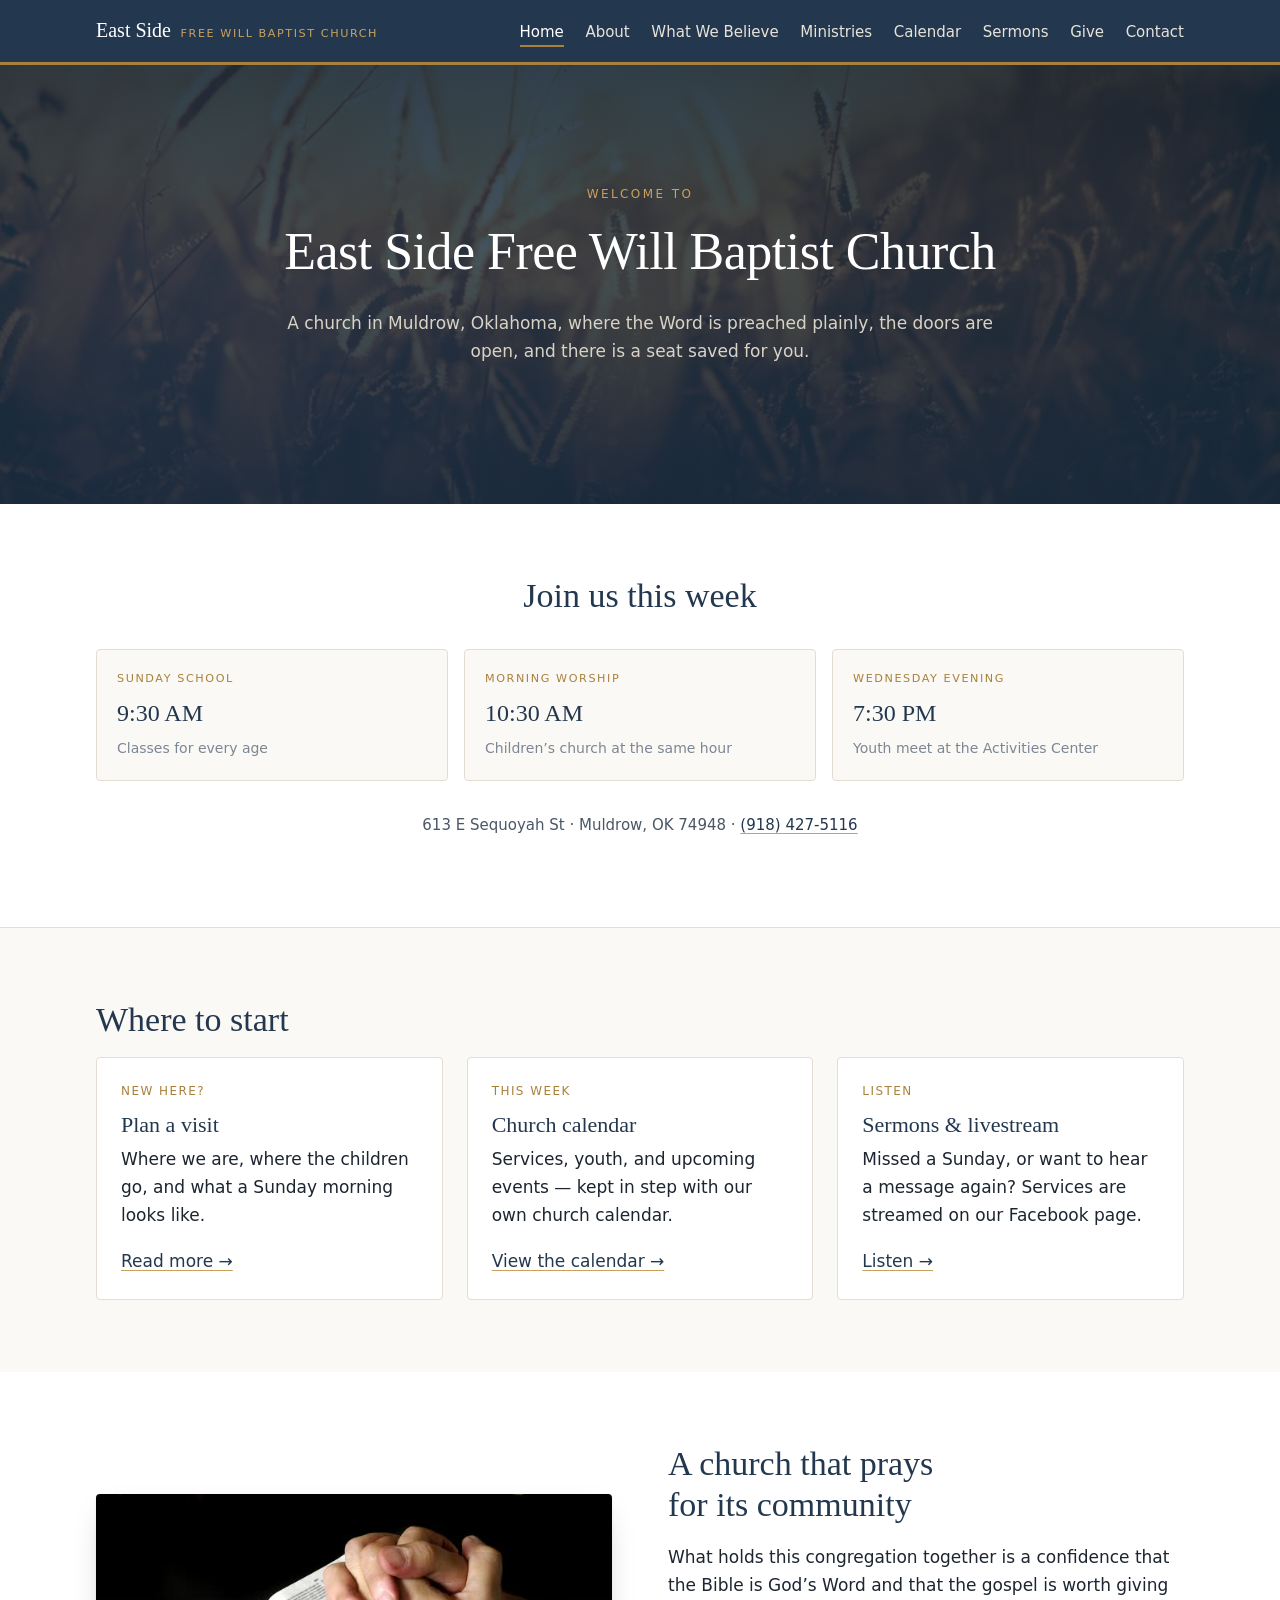
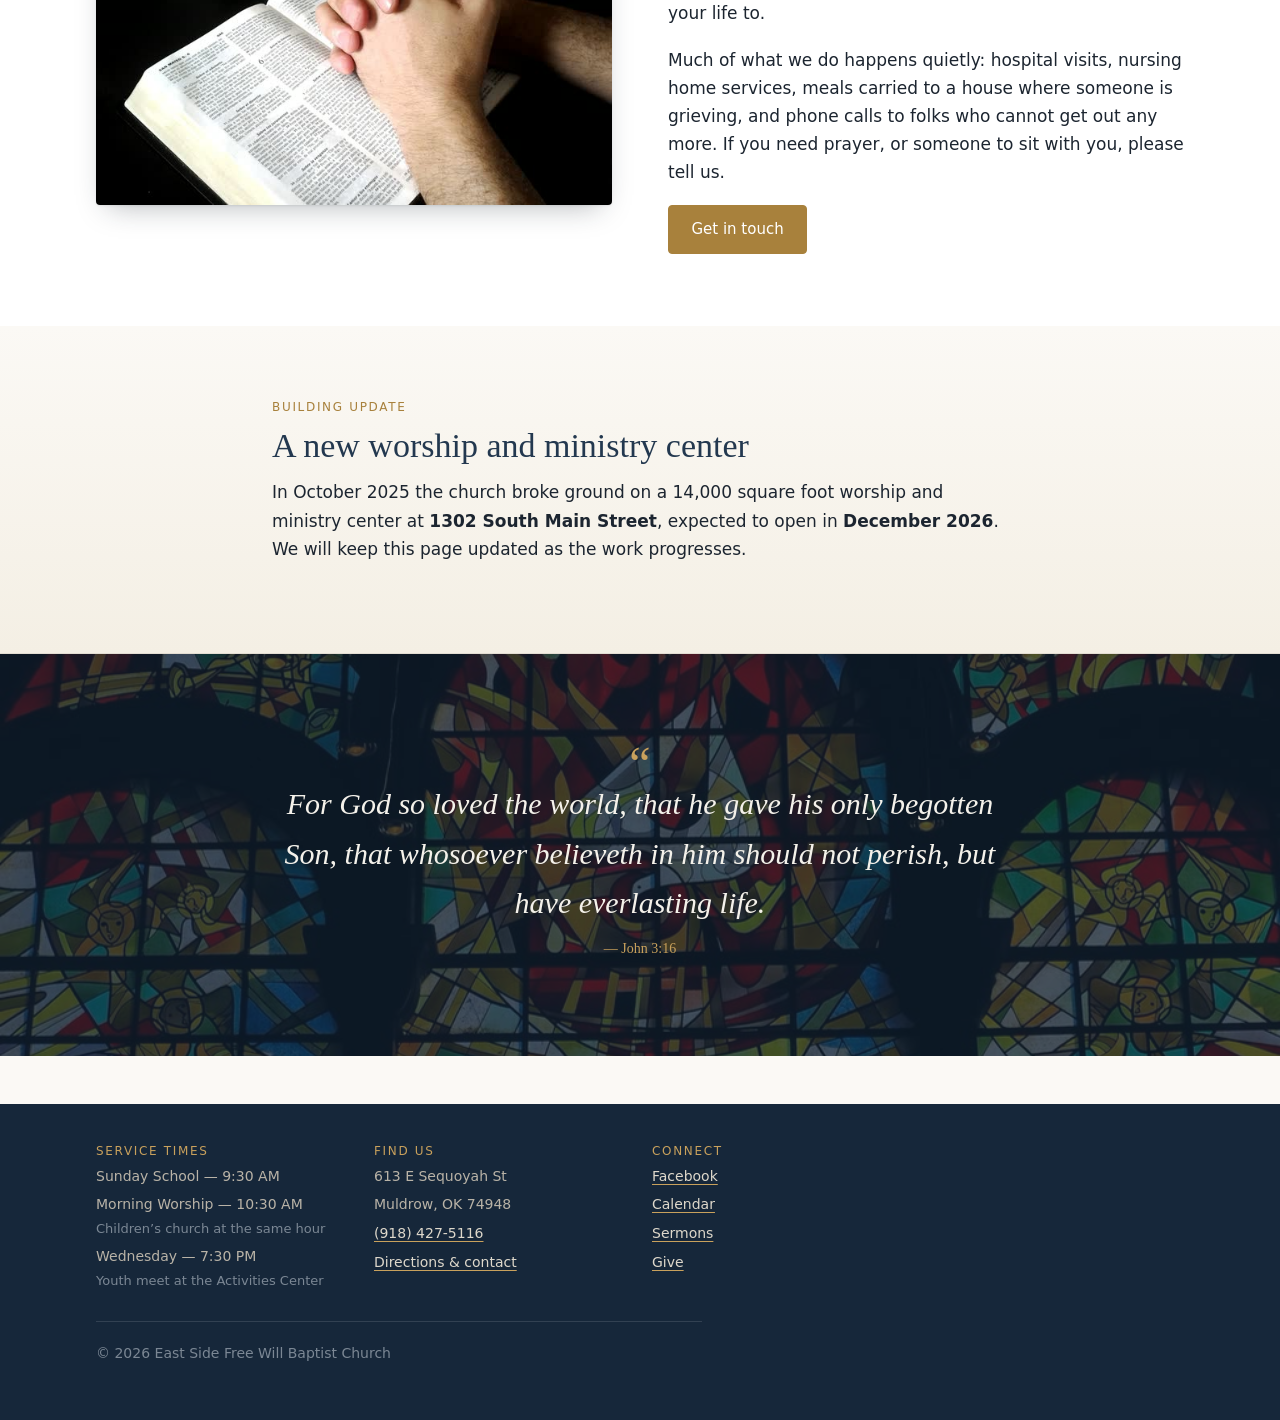
==== index.html @ 83bab64f "Finish site content: real church details, plain tone, map, calendar page - Correct pastor tenures: A" ====
<!DOCTYPE html>
<html lang="en">
<head>
<meta charset="utf-8">
<meta name="viewport" content="width=device-width, initial-scale=1">
<title>East Side Free Will Baptist Church &mdash; Muldrow, Oklahoma</title>
<meta name="description" content="Service times, ministries, sermons, calendar and contact information for East Side Free Will Baptist Church in Muldrow, Oklahoma.">
<link rel="canonical" href="https://eastsidefwbc.org/">
<link rel="stylesheet" href="css/styles.css">
</head>
<body>
<a class="skip-link" href="#main">Skip to content</a>

<header class="site-header">
  <div class="wrap">
    <a class="brand" href="index.html">East Side <small>Free Will Baptist Church</small></a>
    <nav class="site-nav" aria-label="Main">
      <ul>
        <li><a href="index.html" aria-current="page">Home</a></li>
        <li><a href="about.html">About</a></li>
        <li><a href="beliefs.html">What We Believe</a></li>
        <li><a href="ministries.html">Ministries</a></li>
        <li><a href="calendar.html">Calendar</a></li>
        <li><a href="sermons.html">Sermons</a></li>
        <li><a href="give.html">Give</a></li>
        <li><a href="contact.html">Contact</a></li>
      </ul>
    </nav>
  </div>
</header>

<main id="main">

  <section class="hero hero--full">
    <img class="hero__bg" src="assets/img/wheat-sunset.jpg" srcset="assets/img/wheat-sunset-640.jpg 640w, assets/img/wheat-sunset.jpg 1024w" sizes="100vw" alt="" aria-hidden="true">
    <div class="wrap wrap--narrow">
      <p class="eyebrow">Welcome to</p>
      <h1>East Side Free Will Baptist Church</h1>
      <p class="lede">A church in Muldrow, Oklahoma, where the Word is preached plainly, the doors
      are open, and there is a seat saved for you.</p>
    </div>
  </section>

  <section class="times-section">
    <div class="wrap">
      <h2 class="center">Join us this week</h2>
      <dl class="times times--light">
        <div class="time-card">
          <dt>Sunday School</dt>
          <dd>9:30 AM<span>Classes for every age</span></dd>
        </div>
        <div class="time-card">
          <dt>Morning Worship</dt>
          <dd>10:30 AM<span>Children&rsquo;s church at the same hour</span></dd>
        </div>
        <div class="time-card">
          <dt>Wednesday Evening</dt>
          <dd>7:30 PM<span>Youth meet at the Activities Center</span></dd>
        </div>
      </dl>
      <p class="center times-note">613 E Sequoyah St &middot; Muldrow, OK 74948 &middot; <a href="tel:+19184275116">(918) 427-5116</a></p>
    </div>
  </section>

  <section>
    <div class="wrap">
      <h2>Where to start</h2>
      <div class="grid">
        <article class="card">
          <p class="meta">New here?</p>
          <h3>Plan a visit</h3>
          <p>Where we are, where the children go, and what a Sunday morning looks like.</p>
          <p><a href="about.html">Read more &rarr;</a></p>
        </article>
        <article class="card">
          <p class="meta">This week</p>
          <h3>Church calendar</h3>
          <p>Services, youth, and upcoming events &mdash; kept in step with our own church calendar.</p>
          <p><a href="calendar.html">View the calendar &rarr;</a></p>
        </article>
        <article class="card">
          <p class="meta">Listen</p>
          <h3>Sermons &amp; livestream</h3>
          <p>Missed a Sunday, or want to hear a message again? Services are streamed on our Facebook page.</p>
          <p><a href="sermons.html">Listen &rarr;</a></p>
        </article>
      </div>
    </div>
  </section>

  <section class="feature">
    <div class="wrap feature__wrap">
      <figure class="figure">
        <img src="assets/img/praying.jpg" srcset="assets/img/praying-640.jpg 640w, assets/img/praying.jpg 1024w" sizes="(max-width: 46rem) 100vw, 45vw" alt="Hands clasped in prayer resting on an open Bible.">
      </figure>
      <div class="feature__text">
        <h2>A church that prays for its community</h2>
        <p>What holds this congregation together is a confidence that the Bible is God&rsquo;s Word and
        that the gospel is worth giving your life to.</p>
        <p>Much of what we do happens quietly: hospital visits, nursing home services, meals carried to
        a house where someone is grieving, and phone calls to folks who cannot get out any more. If you
        need prayer, or someone to sit with you, please tell us.</p>
        <p><a class="btn" href="contact.html">Get in touch</a></p>
      </div>
    </div>
  </section>

  <section class="announce">
    <div class="wrap wrap--narrow">
      <p class="meta">Building Update</p>
      <h2>A new worship and ministry center</h2>
      <p>In October 2025 the church broke ground on a 14,000 square foot worship and ministry center at
      <strong>1302 South Main Street</strong>, expected to open in <strong>December 2026</strong>. We
      will keep this page updated as the work progresses.</p>
    </div>
  </section>

  <section class="band">
    <img src="assets/img/stained-glass.jpg" srcset="assets/img/stained-glass-640.jpg 640w, assets/img/stained-glass.jpg 1024w" sizes="100vw" alt="" aria-hidden="true">
    <div class="wrap wrap--narrow">
      <blockquote class="band__quote">
        For God so loved the world, that he gave his only begotten Son, that whosoever believeth in him should not perish, but have everlasting life.
        <cite>&mdash; John 3:16</cite>
      </blockquote>
    </div>
  </section>

</main>

<footer class="site-footer">
  <div class="wrap">
    <div>
      <h3>Service Times</h3>
      <ul>
        <li>Sunday School &mdash; 9:30 AM</li>
        <li>Morning Worship &mdash; 10:30 AM<span class="fine">Children&rsquo;s church at the same hour</span></li>
        <li>Wednesday &mdash; 7:30 PM<span class="fine">Youth meet at the Activities Center</span></li>
      </ul>
    </div>
    <div>
      <h3>Find Us</h3>
      <ul>
        <li>613 E Sequoyah St</li>
        <li>Muldrow, OK 74948</li>
        <li><a href="tel:+19184275116">(918) 427-5116</a></li>
        <li><a href="contact.html">Directions &amp; contact</a></li>
      </ul>
    </div>
    <div>
      <h3>Connect</h3>
      <ul>
        <li><a href="https://www.facebook.com/esfwbc">Facebook</a></li>
        <li><a href="calendar.html">Calendar</a></li>
        <li><a href="sermons.html">Sermons</a></li>
        <li><a href="give.html">Give</a></li>
      </ul>
    </div>
    <p class="legal">&copy; <span id="yr">2026</span> East Side Free Will Baptist Church</p>
  </div>
</footer>

<script>document.getElementById('yr').textContent = new Date().getFullYear();</script>
</body>
</html>
---- css/styles.css ----
/* ==========================================================================
   Church Website — core styles
   No external fonts, no trackers, no analytics. Nothing loads from a
   third-party server, so the site is fast and the congregation isn't tracked.
   ========================================================================== */

:root {
  --ink:        #1c2530;
  --ink-soft:   #4a5765;
  --ink-faint:  #7b8794;
  --cream:      #fbf9f5;
  --paper:      #ffffff;
  --rule:       #e3ddd2;
  --gold:       #a8813c;
  --gold-light: #c9a15c;
  --navy:       #23384f;
  --navy-deep:  #16273a;

  --serif: Georgia, "Iowan Old Style", "Palatino Linotype", Palatino, "Times New Roman", serif;
  --sans:  system-ui, -apple-system, "Segoe UI", Roboto, "Helvetica Neue", Arial, sans-serif;

  --measure: 68ch;
  --pad: clamp(1.25rem, 5vw, 2.5rem);
  --radius: 4px;
}

*, *::before, *::after { box-sizing: border-box; }

html { scroll-behavior: smooth; }

body {
  margin: 0;
  background: var(--cream);
  color: var(--ink);
  font-family: var(--sans);
  font-size: clamp(1rem, 0.95rem + 0.2vw, 1.0625rem);
  line-height: 1.65;
  -webkit-text-size-adjust: 100%;
}

h1, h2, h3, h4 {
  font-family: var(--serif);
  font-weight: 400;
  line-height: 1.2;
  color: var(--navy);
  margin: 0 0 0.5em;
  text-wrap: balance;
}

h1 { font-size: clamp(2rem, 1.4rem + 3vw, 3.25rem); letter-spacing: -0.01em; }
h2 { font-size: clamp(1.5rem, 1.2rem + 1.4vw, 2.125rem); }
h3 { font-size: clamp(1.15rem, 1.05rem + 0.5vw, 1.375rem); }

p { margin: 0 0 1.1em; max-width: var(--measure); }

a { color: var(--navy); text-decoration-color: var(--gold-light); text-underline-offset: 3px; }
a:hover { color: var(--gold); }

img { max-width: 100%; height: auto; display: block; }

hr { border: 0; border-top: 1px solid var(--rule); margin: 3rem 0; }

/* --- layout ------------------------------------------------------------- */

.wrap { width: min(100% - 2 * var(--pad), 68rem); margin-inline: auto; }
.wrap--narrow { width: min(100% - 2 * var(--pad), 46rem); }

section { padding: clamp(2.5rem, 6vw, 4.5rem) 0; }
section.tight { padding: clamp(1.5rem, 4vw, 2.5rem) 0; }

.skip-link {
  position: absolute; left: -9999px;
  background: var(--navy); color: #fff; padding: 0.75rem 1.25rem; z-index: 100;
}
.skip-link:focus { left: 0; top: 0; }

/* --- header / nav ------------------------------------------------------- */

.site-header {
  background: var(--navy);
  color: #fff;
  border-bottom: 3px solid var(--gold);
}

.site-header .wrap {
  display: flex; flex-wrap: wrap; align-items: center;
  gap: 0.75rem 1.5rem; padding-block: 0.9rem;
}

.brand {
  display: flex; align-items: baseline; gap: 0.6rem;
  font-family: var(--serif); font-size: 1.25rem;
  color: #fff; text-decoration: none; margin-right: auto;
}
.brand:hover { color: var(--gold-light); }
.brand small {
  font-family: var(--sans); font-size: 0.7rem; letter-spacing: 0.14em;
  text-transform: uppercase; color: var(--gold-light);
}

.site-nav ul {
  display: flex; flex-wrap: wrap; gap: 0.25rem 1.35rem;
  list-style: none; margin: 0; padding: 0;
}
.site-nav a {
  color: #e8e3d9; text-decoration: none;
  font-size: 0.9375rem; padding-block: 0.25rem;
  border-bottom: 2px solid transparent;
}
.site-nav a:hover,
.site-nav a[aria-current="page"] { color: #fff; border-bottom-color: var(--gold); }

/* --- hero --------------------------------------------------------------- */

.hero {
  background: linear-gradient(180deg, var(--navy-deep) 0%, var(--navy) 100%);
  color: #f4f1ea;
  text-align: center;
}
.hero h1 { color: #fff; }
.hero p { margin-inline: auto; color: #d9d3c7; font-size: 1.0625rem; }
.hero .eyebrow {
  font-family: var(--sans); font-size: 0.75rem; letter-spacing: 0.2em;
  text-transform: uppercase; color: var(--gold-light); margin-bottom: 1rem;
}

/* --- service times ------------------------------------------------------ */

.times {
  display: grid; gap: 1rem;
  grid-template-columns: repeat(auto-fit, minmax(min(100%, 15rem), 1fr));
  margin-top: 2rem;
}
.time-card {
  background: rgba(255,255,255,0.07);
  border: 1px solid rgba(255,255,255,0.16);
  border-radius: var(--radius);
  padding: 1.25rem;
  text-align: left;
}
.time-card dt {
  font-family: var(--sans); font-size: 0.7rem; letter-spacing: 0.14em;
  text-transform: uppercase; color: var(--gold-light); margin-bottom: 0.35rem;
}
.time-card dd { margin: 0; font-family: var(--serif); font-size: 1.25rem; color: #fff; }
.time-card dd span { display: block; font-family: var(--sans); font-size: 0.875rem; color: #c8c2b6; margin-top: 0.25rem; }

/* --- cards / grids ------------------------------------------------------ */

.grid {
  display: grid; gap: 1.5rem;
  grid-template-columns: repeat(auto-fit, minmax(min(100%, 17rem), 1fr));
}
.card {
  background: var(--paper);
  border: 1px solid var(--rule);
  border-radius: var(--radius);
  padding: 1.5rem;
}
.card h3 { margin-bottom: 0.4rem; }
.card p:last-child { margin-bottom: 0; }
.card .meta {
  font-size: 0.75rem; letter-spacing: 0.12em; text-transform: uppercase;
  color: var(--gold); margin-bottom: 0.6rem;
}

/* --- buttons ------------------------------------------------------------ */

.btn {
  display: inline-block;
  font-family: var(--sans); font-size: 0.9375rem;
  padding: 0.7rem 1.4rem;
  border: 1px solid var(--gold);
  border-radius: var(--radius);
  background: var(--gold); color: #fff;
  text-decoration: none; cursor: pointer;
}
.btn:hover { background: var(--gold-light); border-color: var(--gold-light); color: #fff; }
.btn--ghost { background: transparent; color: var(--gold-light); }
.btn--ghost:hover { background: var(--gold); color: #fff; }

/* --- prose pages -------------------------------------------------------- */

.prose { max-width: var(--measure); }
.prose h2 { margin-top: 2.25rem; }
.prose ul, .prose ol { max-width: var(--measure); padding-left: 1.25rem; }
.prose li { margin-bottom: 0.5rem; }
blockquote {
  margin: 1.75rem 0; padding: 0.25rem 0 0.25rem 1.5rem;
  border-left: 3px solid var(--gold-light);
  font-family: var(--serif); font-size: 1.125rem; font-style: italic; color: var(--ink-soft);
}
blockquote cite { display: block; margin-top: 0.6rem; font-size: 0.875rem; font-style: normal; color: var(--ink-faint); }

/* --- footer ------------------------------------------------------------- */

.site-footer {
  background: var(--navy-deep); color: #b9b3a7;
  font-size: 0.875rem; padding: 2.5rem 0; margin-top: 3rem;
}
.site-footer a { color: #ded8cb; }
.site-footer .wrap { display: grid; gap: 1.5rem; grid-template-columns: repeat(auto-fit, minmax(min(100%, 14rem), 1fr)); }
.site-footer h3 { color: var(--gold-light); font-family: var(--sans); font-size: 0.75rem; letter-spacing: 0.14em; text-transform: uppercase; }
.site-footer ul { list-style: none; margin: 0; padding: 0; }
.site-footer li { margin-bottom: 0.35rem; }
.site-footer .legal { grid-column: 1 / -1; border-top: 1px solid rgba(255,255,255,0.12); padding-top: 1.25rem; color: var(--ink-faint); }

/* --- accessibility / motion -------------------------------------------- */

:focus-visible { outline: 3px solid var(--gold-light); outline-offset: 2px; }

@media (prefers-reduced-motion: reduce) {
  html { scroll-behavior: auto; }
  *, *::before, *::after { animation-duration: 0.01ms !important; transition-duration: 0.01ms !important; }
}

@media print {
  .site-header, .site-footer, .btn { display: none; }
  body { background: #fff; }
}


/* ==========================================================================
   Photography, feature blocks and bands
   ========================================================================== */

.center { text-align: center; }
.center p, p.center { margin-inline: auto; }

.lede { font-size: 1.125rem; color: var(--ink-soft); }

/* --- hero with photograph ---------------------------------------------- */

.hero--full {
  position: relative;
  isolation: isolate;
  background: var(--navy-deep);
  padding-block: clamp(4rem, 12vw, 7.5rem);
  overflow: hidden;
}
.hero__bg {
  position: absolute; inset: 0;
  width: 100%; height: 100%;
  object-fit: cover; object-position: center 55%;
  z-index: -2;
}
.hero--full::after {
  content: "";
  position: absolute; inset: 0; z-index: -1;
  background: linear-gradient(180deg,
    rgba(16,32,48,0.86) 0%,
    rgba(20,39,58,0.78) 45%,
    rgba(22,39,58,0.90) 100%);
}
.hero--full .wrap { position: relative; }

/* --- service times ------------------------------------------------------ */

.times-section { background: var(--paper); border-bottom: 1px solid var(--rule); }
.times-section h2 { margin-bottom: 2rem; }

.times--light .time-card {
  background: var(--cream);
  border: 1px solid var(--rule);
}
.times--light dt { color: var(--gold); }
.times--light dd { color: var(--navy); font-size: 1.5rem; }
.times--light dd span { color: var(--ink-faint); }

.times-note {
  margin-top: 2rem; color: var(--ink-soft); font-size: 0.9375rem;
}

/* --- announcement ------------------------------------------------------- */

.announce {
  background: linear-gradient(180deg, var(--cream) 0%, #f4efe4 100%);
  border-bottom: 1px solid var(--rule);
}
.announce .meta { color: var(--gold); font-size: 0.75rem; letter-spacing: 0.14em; text-transform: uppercase; margin-bottom: 0.5rem; }
.announce h2 { margin-bottom: 0.75rem; }

/* --- feature (photo + text side by side) -------------------------------- */

/* `.feature` is a semantic hook on the section; the layout lives in __wrap. */
.feature { background: var(--paper); }

.feature__wrap {
  display: grid; gap: clamp(1.75rem, 5vw, 3.5rem);
  align-items: center;
  grid-template-columns: 1fr;
}
@media (min-width: 46rem) {
  .feature__wrap { grid-template-columns: 1fr 1fr; }
  .feature--reverse .figure { order: 2; }
}

.figure { margin: 0; }
.figure img {
  width: 100%; border-radius: var(--radius);
  box-shadow: 0 1px 2px rgba(28,37,48,0.08), 0 12px 28px -12px rgba(28,37,48,0.35);
}
.figure figcaption {
  margin-top: 0.75rem; font-size: 0.875rem; color: var(--ink-faint); font-style: italic;
}

/* The text half of a feature block: same comfortable measure as prose. */
.feature__text { max-width: var(--measure); }
.feature__text h2 { margin-top: 0; }
.feature__text p:last-child { margin-bottom: 0; }

/* A quieter callout, for "this is on its way" notes rather than imperatives. */
.callout--quiet {
  border-left-color: var(--rule);
  background: transparent;
  box-shadow: none;
}
.callout--quiet p { color: var(--ink-soft); font-size: 0.9375rem; }

/* --- full-width photo band with scripture ------------------------------- */

.band {
  position: relative; isolation: isolate;
  padding-block: clamp(3.5rem, 10vw, 6rem);
  background: var(--navy-deep);
  text-align: center;
  overflow: hidden;
}
.band img { position: absolute; inset: 0; width: 100%; height: 100%; object-fit: cover; z-index: -2; }
.band::after {
  content: ""; position: absolute; inset: 0; z-index: -1;
  background: rgba(16,32,48,0.74);
}
.band__quote {
  margin: 0; border: 0; padding: 0;
  font-size: clamp(1.25rem, 1rem + 1.4vw, 1.875rem);
  color: #f4f1ea; font-style: italic;
}
.band__quote::before { content: "\201C"; display: block; font-size: 3rem; color: var(--gold-light); line-height: 0.6; font-style: normal; }
.band__quote cite { color: var(--gold-light); font-style: normal; }

/* --- callout ------------------------------------------------------------ */

.callout {
  background: var(--paper);
  border: 1px solid var(--rule);
  border-left: 4px solid var(--gold);
  border-radius: var(--radius);
  padding: 1.5rem;
  margin: 2rem 0;
}
.callout h3 { margin-bottom: 0.35rem; }
.callout p:last-child { margin-bottom: 0; }

/* --- spacing helpers ---------------------------------------------------- */

.grid--loose { margin-top: 2.25rem; }
.spaced { margin-top: 3rem; }


/* ==========================================================================
   Embeds: map, calendar
   ========================================================================== */

.embed { display: block; width: 100%; border: 0; }

.map-wrap {
  border: 1px solid var(--rule);
  border-radius: var(--radius);
  overflow: hidden;
  background: var(--paper);
}
.map-embed { height: clamp(18rem, 45vw, 26rem); filter: saturate(0.92); }

.calendar-wrap {
  border: 1px solid var(--rule);
  border-radius: var(--radius);
  overflow: hidden;
  background: var(--paper);
  padding: 0.75rem;
}
.calendar-embed { height: clamp(30rem, 70vw, 42rem); }

.fine-print { font-size: 0.8125rem; color: var(--ink-faint); margin-top: 0.6rem; }

/* small secondary line inside footer service times */
.site-footer .fine { display: block; font-size: 0.8125rem; color: var(--ink-faint); margin-top: 0.1rem; }

@media print { .map-wrap, .calendar-wrap { display: none; } }
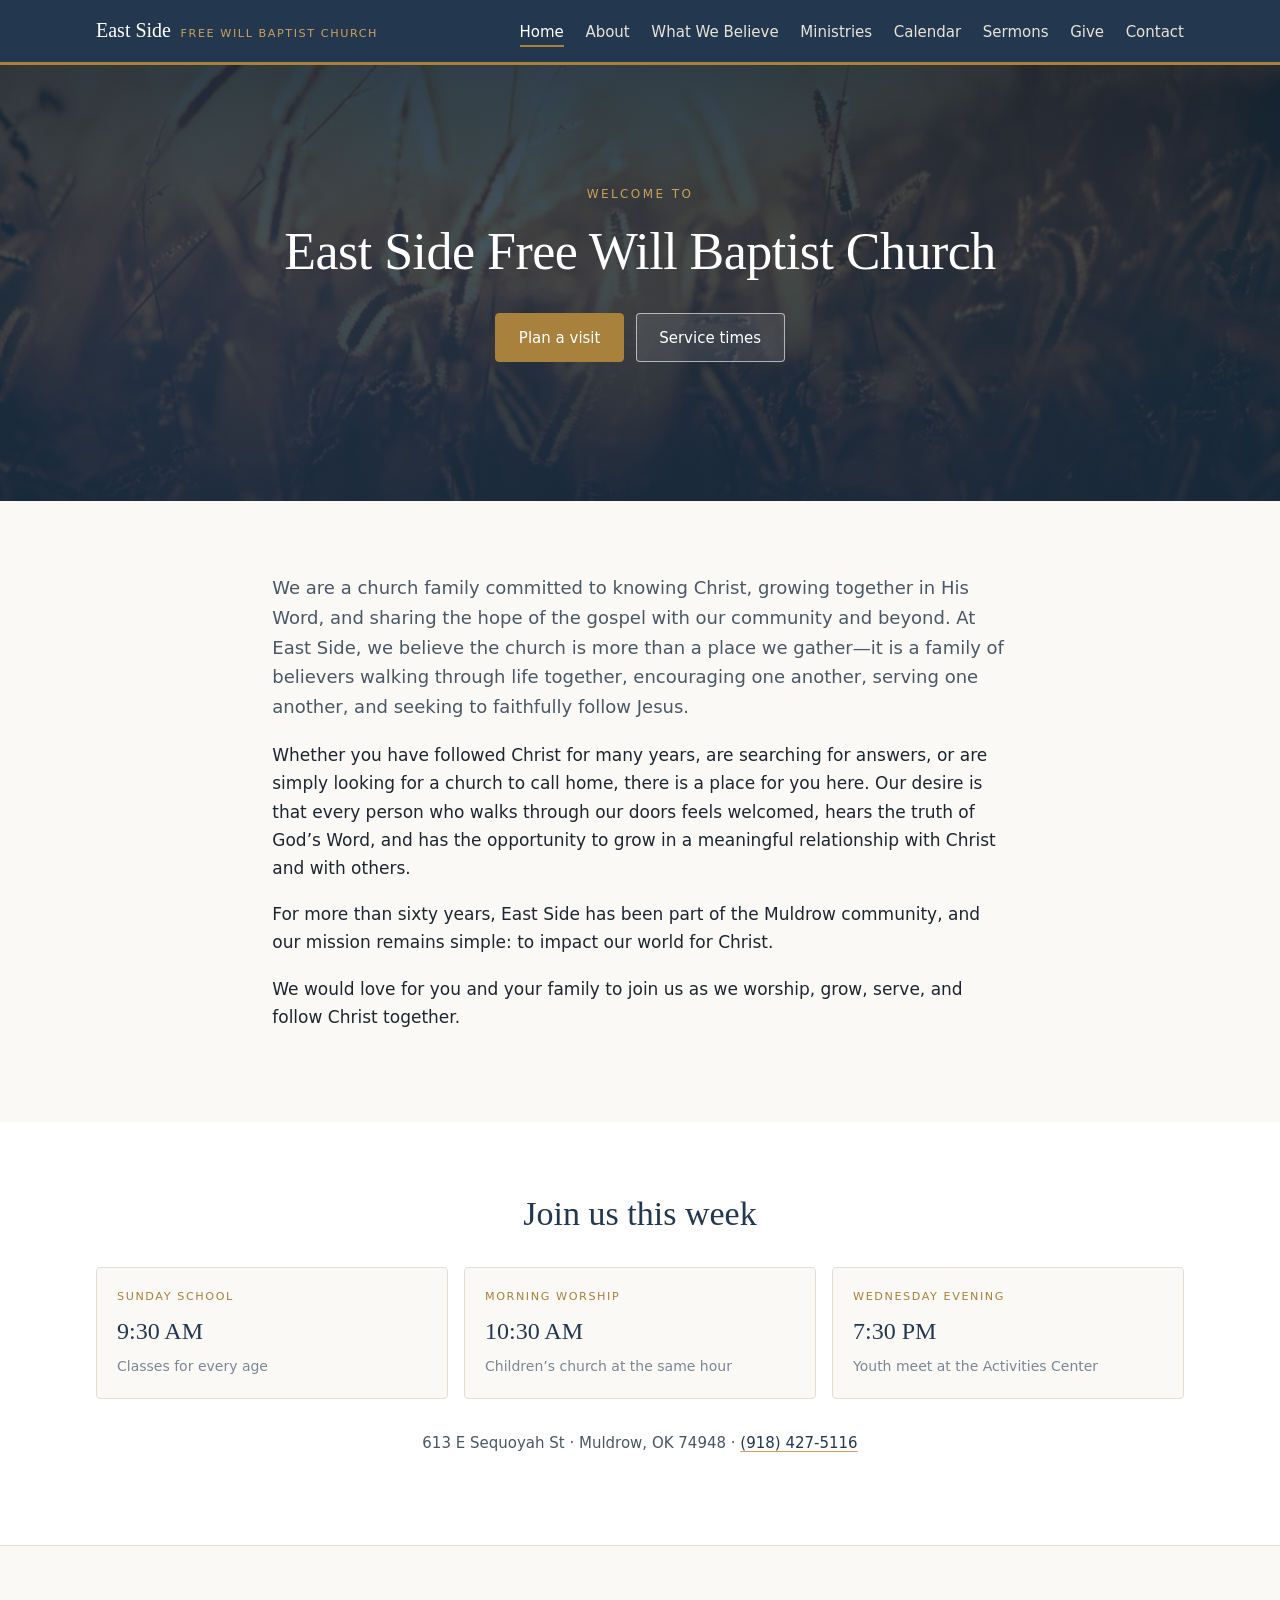
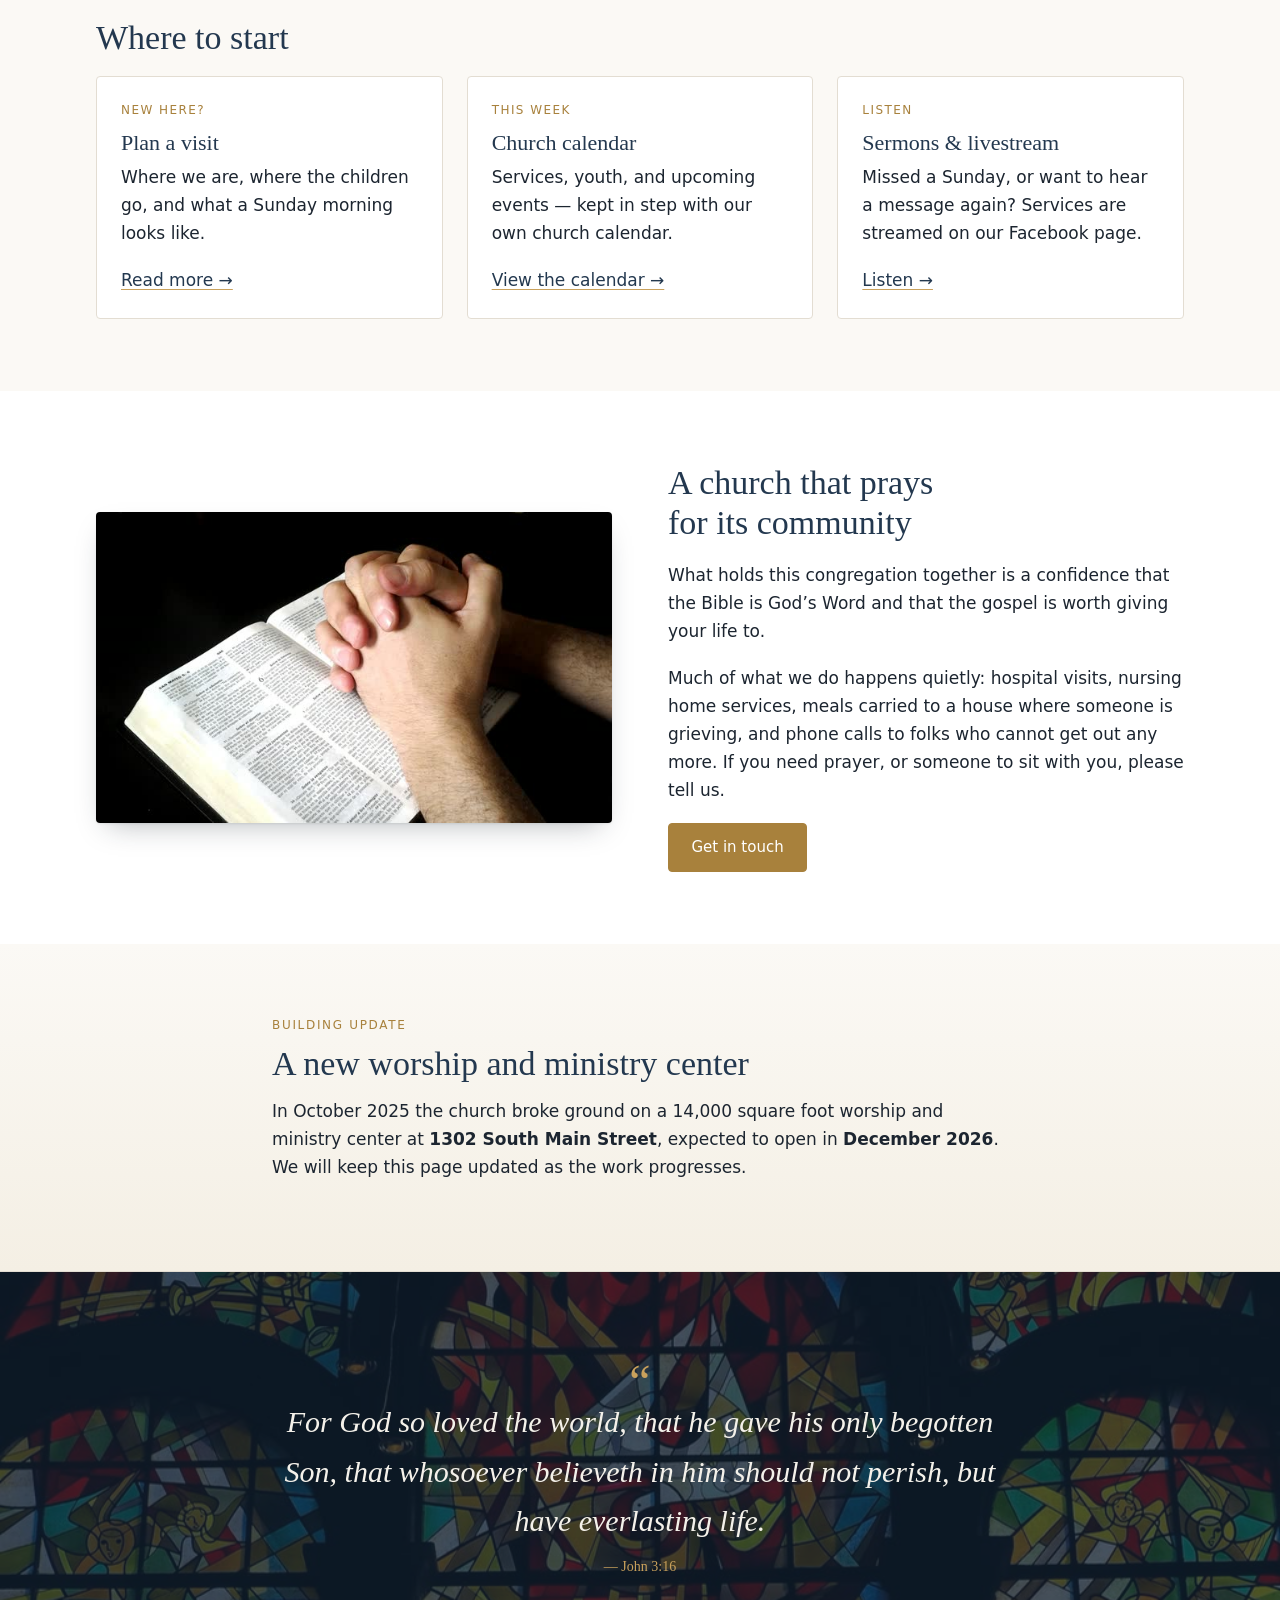
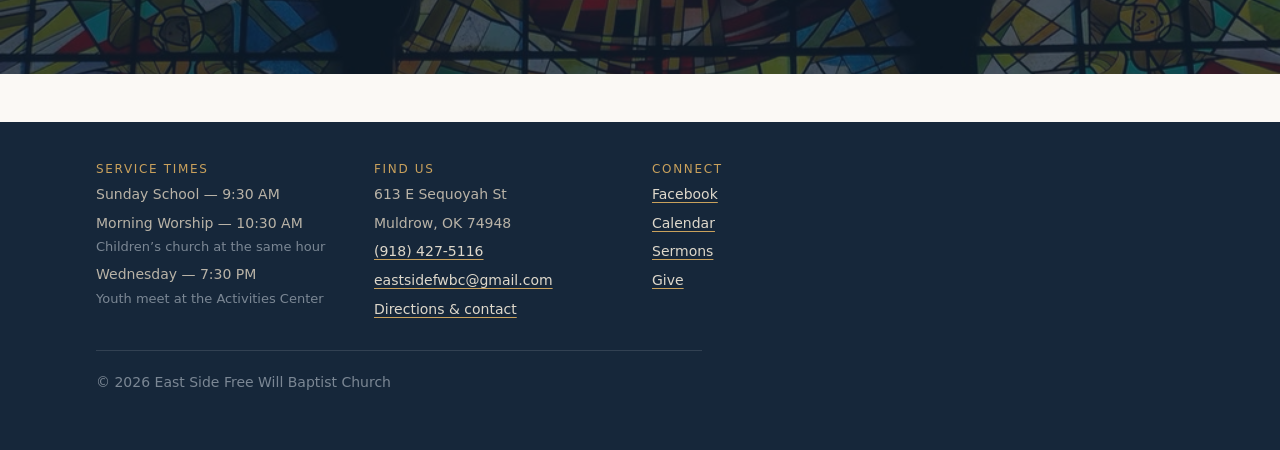
==== commit ffcc9d53: "Add church welcome text to homepage and the church email address - Homepage now opens with the churc" ====
--- a/index.html
+++ b/index.html
@@ -36,12 +36,35 @@
     <div class="wrap wrap--narrow">
       <p class="eyebrow">Welcome to</p>
       <h1>East Side Free Will Baptist Church</h1>
-      <p class="lede">A church in Muldrow, Oklahoma, where the Word is preached plainly, the doors
-      are open, and there is a seat saved for you.</p>
+      <p class="hero__actions">
+        <a class="btn" href="about.html">Plan a visit</a>
+        <a class="btn btn--ghost" href="#this-week">Service times</a>
+      </p>
     </div>
   </section>
 
-  <section class="times-section">
+  <section class="welcome">
+    <div class="wrap wrap--narrow prose">
+      <p class="lede">We are a church family committed to knowing Christ, growing together in His
+      Word, and sharing the hope of the gospel with our community and beyond. At East Side, we
+      believe the church is more than a place we gather&mdash;it is a family of believers walking
+      through life together, encouraging one another, serving one another, and seeking to
+      faithfully follow Jesus.</p>
+
+      <p>Whether you have followed Christ for many years, are searching for answers, or are simply
+      looking for a church to call home, there is a place for you here. Our desire is that every
+      person who walks through our doors feels welcomed, hears the truth of God&rsquo;s Word, and
+      has the opportunity to grow in a meaningful relationship with Christ and with others.</p>
+
+      <p>For more than sixty years, East Side has been part of the Muldrow community, and our
+      mission remains simple: to impact our world for Christ.</p>
+
+      <p>We would love for you and your family to join us as we worship, grow, serve, and follow
+      Christ together.</p>
+    </div>
+  </section>
+
+  <section class="times-section" id="this-week">
     <div class="wrap">
       <h2 class="center">Join us this week</h2>
       <dl class="times times--light">
@@ -143,6 +166,7 @@
         <li>613 E Sequoyah St</li>
         <li>Muldrow, OK 74948</li>
         <li><a href="tel:+19184275116">(918) 427-5116</a></li>
+        <li><a href="mailto:eastsidefwbc@gmail.com">eastsidefwbc@gmail.com</a></li>
         <li><a href="contact.html">Directions &amp; contact</a></li>
       </ul>
     </div>
--- a/css/styles.css
+++ b/css/styles.css
@@ -254,6 +254,21 @@
 }
 .hero--full .wrap { position: relative; }
 
+/* next-step buttons under the hero heading */
+.hero__actions {
+  margin-top: 1.9rem;
+  display: flex; flex-wrap: wrap; gap: 0.75rem; justify-content: center;
+}
+/* the outlined button needs more presence over a busy photograph */
+.hero .btn--ghost {
+  border-color: rgba(255, 255, 255, 0.6); color: #fff;
+  background: rgba(255, 255, 255, 0.08);
+}
+.hero .btn--ghost:hover { background: var(--gold); border-color: var(--gold); color: #fff; }
+
+/* keep a jumped-to section clear of the sticky header */
+section[id] { scroll-margin-top: 5.5rem; }
+
 /* --- service times ------------------------------------------------------ */
 
 .times-section { background: var(--paper); border-bottom: 1px solid var(--rule); }
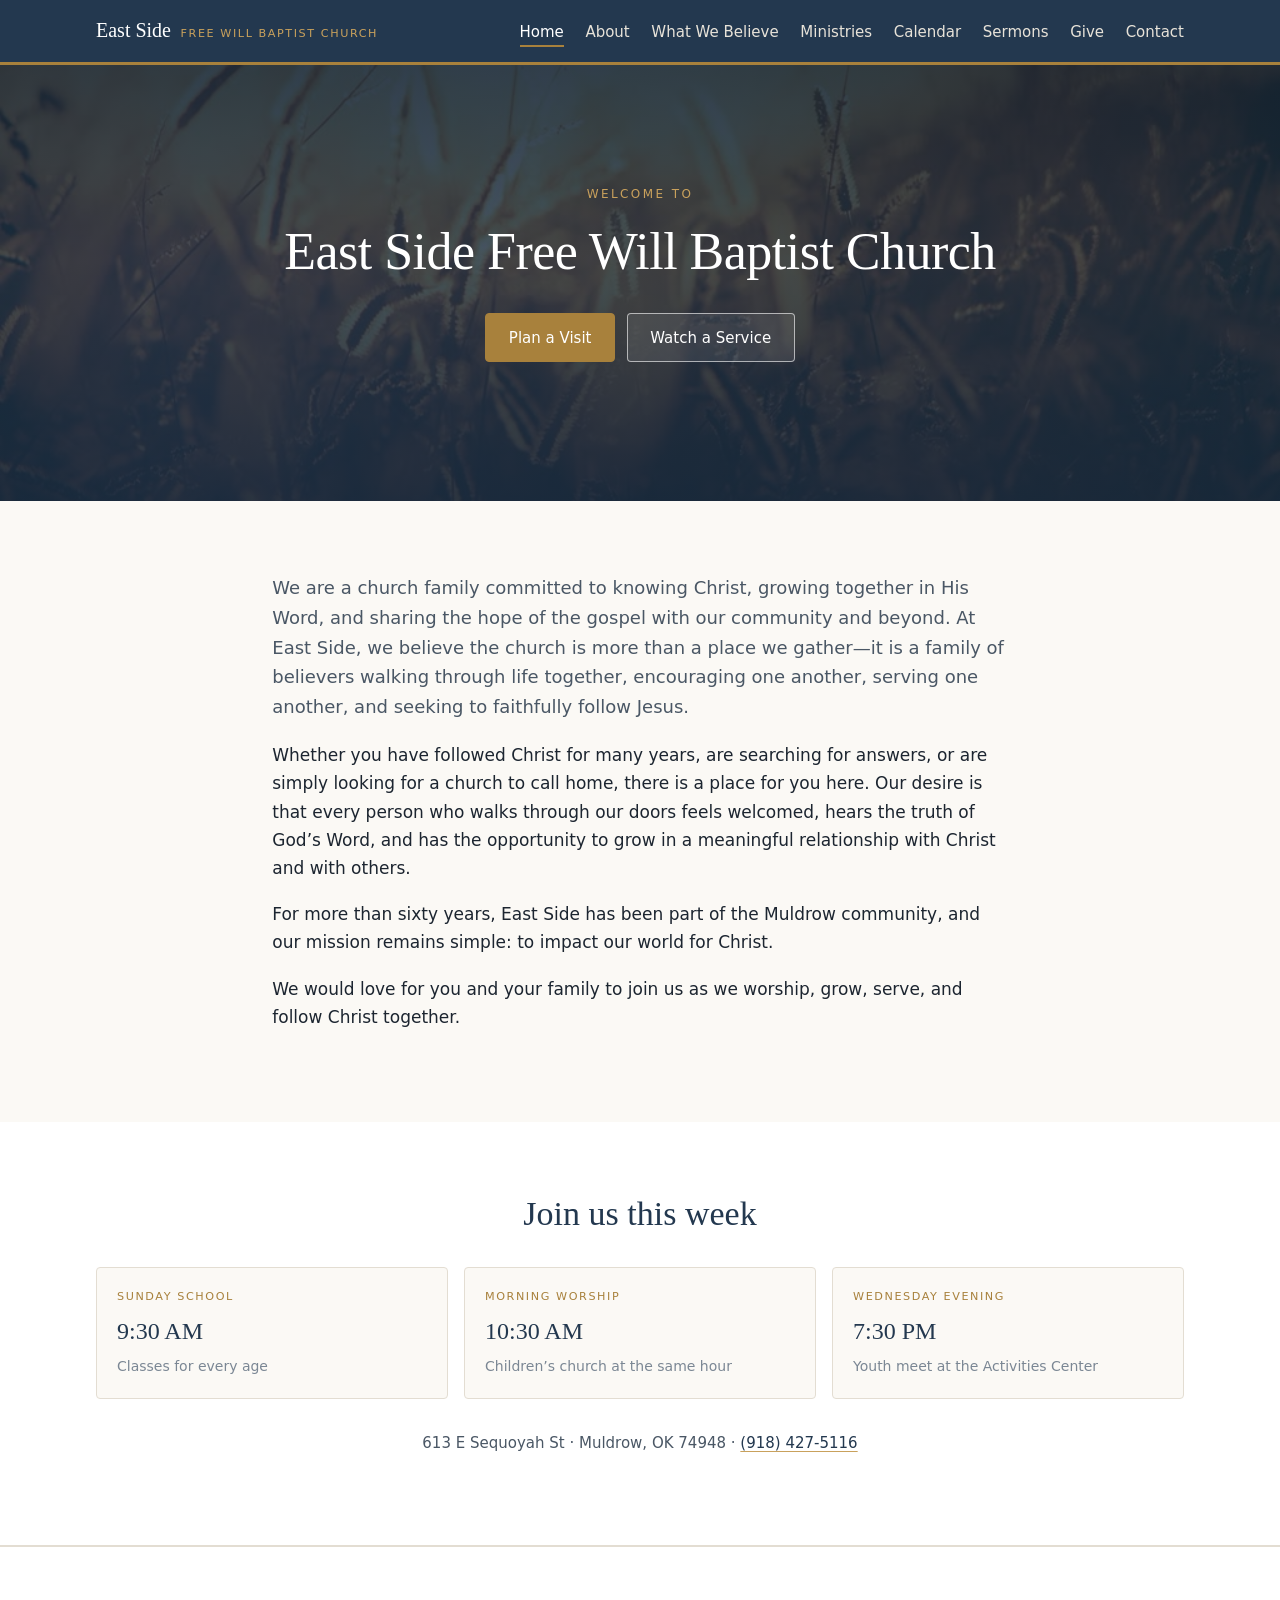
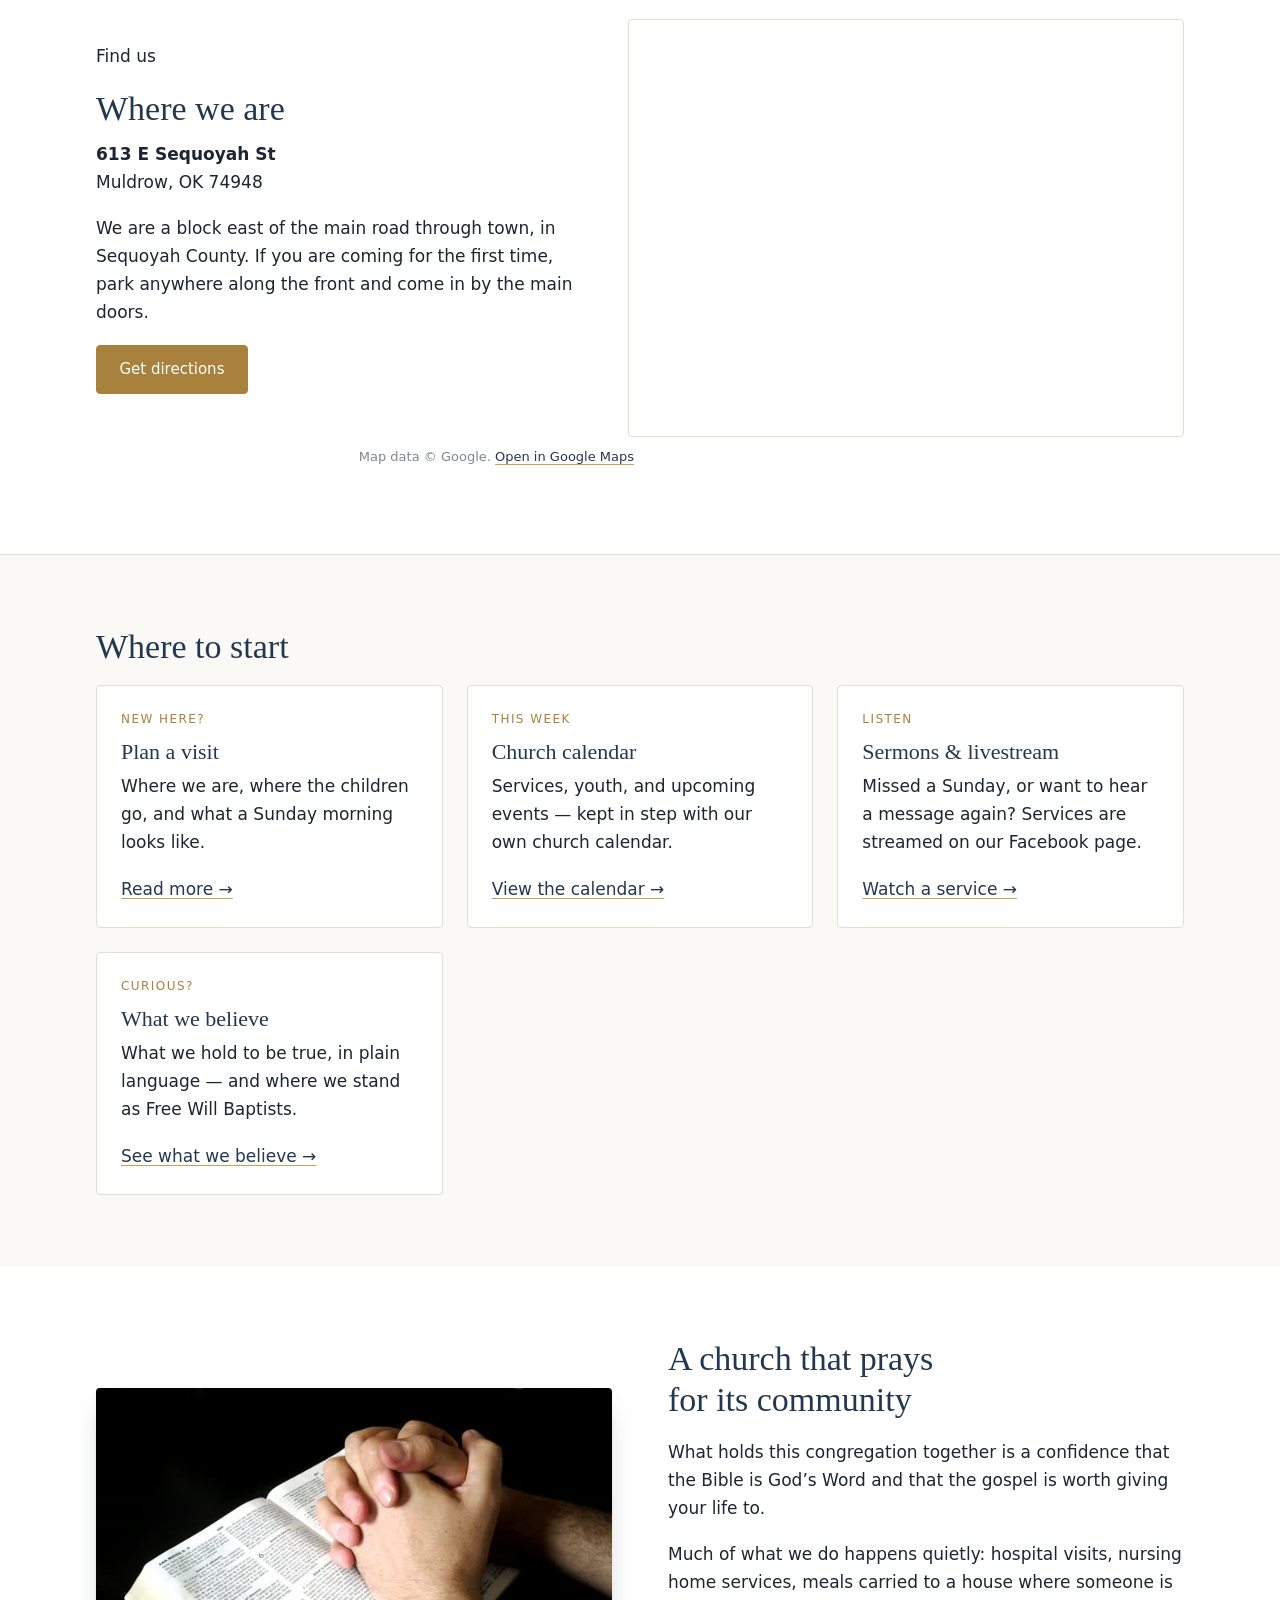
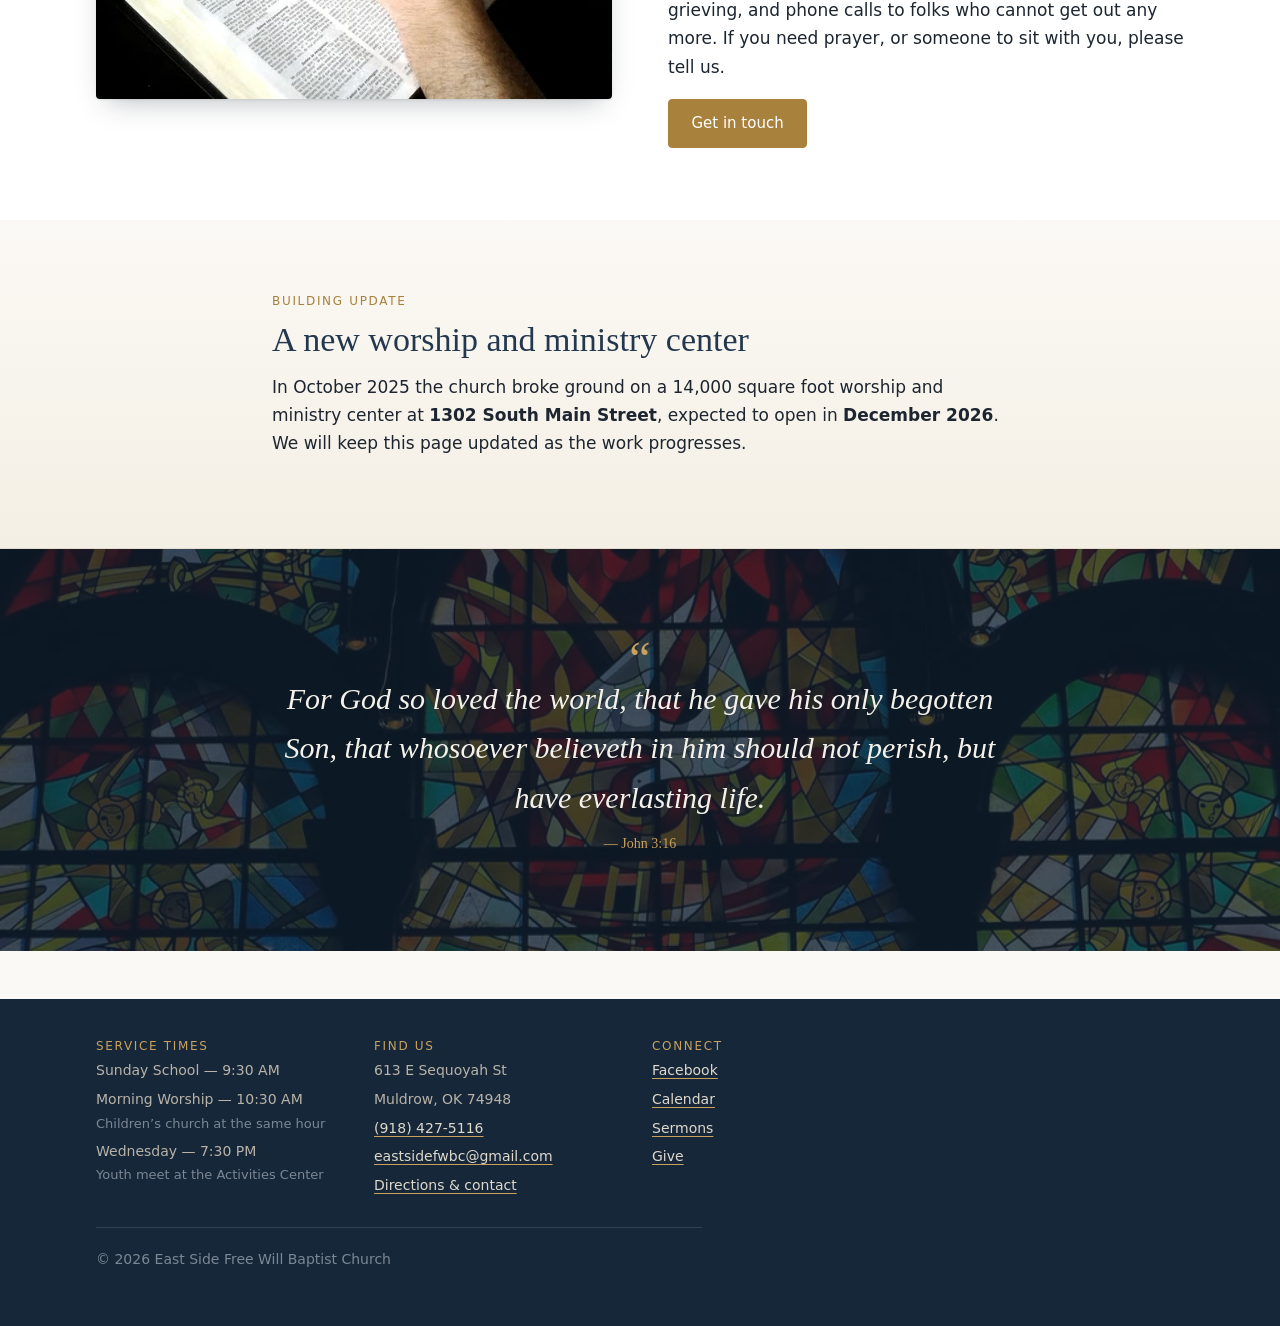
==== commit 8246d7c7: "Polish pass: move map to home, add gospel, regroup ministries, form, favicon From the church's revie" ====
--- a/index.html
+++ b/index.html
@@ -4,9 +4,53 @@
 <meta charset="utf-8">
 <meta name="viewport" content="width=device-width, initial-scale=1">
 <title>East Side Free Will Baptist Church &mdash; Muldrow, Oklahoma</title>
-<meta name="description" content="Service times, ministries, sermons, calendar and contact information for East Side Free Will Baptist Church in Muldrow, Oklahoma.">
+<meta name="description" content="A Free Will Baptist church family in Muldrow, Oklahoma. Sunday school 9:30 AM, morning worship 10:30 AM, Wednesday evening 7:30 PM. All are welcome.">
 <link rel="canonical" href="https://eastsidefwbc.org/">
+
+<meta property="og:type" content="website">
+<meta property="og:site_name" content="East Side Free Will Baptist Church">
+<meta property="og:locale" content="en_US">
+<meta property="og:title" content="East Side Free Will Baptist Church &mdash; Muldrow, Oklahoma">
+<meta property="og:description" content="A Free Will Baptist church family in Muldrow, Oklahoma. Sunday school 9:30 AM, morning worship 10:30 AM, Wednesday evening 7:30 PM. All are welcome.">
+<meta property="og:url" content="https://eastsidefwbc.org/">
+<meta property="og:image" content="https://eastsidefwbc.org/assets/img/social-card.jpg">
+<meta property="og:image:width" content="1200">
+<meta property="og:image:height" content="630">
+<meta property="og:image:alt" content="East Side Free Will Baptist Church, Muldrow, Oklahoma">
+<meta name="twitter:card" content="summary_large_image">
+<meta name="twitter:title" content="East Side Free Will Baptist Church &mdash; Muldrow, Oklahoma">
+<meta name="twitter:description" content="A Free Will Baptist church family in Muldrow, Oklahoma. Sunday school 9:30 AM, morning worship 10:30 AM, Wednesday evening 7:30 PM. All are welcome.">
+<meta name="twitter:image" content="https://eastsidefwbc.org/assets/img/social-card.jpg">
+
+<meta name="theme-color" content="#14273a">
+<link rel="icon" href="/favicon.ico" sizes="32x32">
+<link rel="icon" href="/favicon.svg" type="image/svg+xml">
+<link rel="apple-touch-icon" href="/apple-touch-icon.png">
 <link rel="stylesheet" href="css/styles.css">
+<script type="application/ld+json">
+{
+  "@context": "https://schema.org",
+  "@type": "Church",
+  "name": "East Side Free Will Baptist Church",
+  "alternateName": "East Side FWB Church",
+  "url": "https://eastsidefwbc.org/",
+  "description": "A Free Will Baptist congregation in Muldrow, Oklahoma. Sunday school 9:30 AM, morning worship 10:30 AM with children's church, Wednesday evening service 7:30 PM.",
+  "image": "https://eastsidefwbc.org/assets/img/social-card.jpg",
+  "logo": "https://eastsidefwbc.org/apple-touch-icon.png",
+  "telephone": "+1-918-427-5116",
+  "email": "eastsidefwbc@gmail.com",
+  "address": {
+    "@type": "PostalAddress",
+    "streetAddress": "613 E Sequoyah St",
+    "addressLocality": "Muldrow",
+    "addressRegion": "OK",
+    "postalCode": "74948",
+    "addressCountry": "US"
+  },
+  "areaServed": { "@type": "City", "name": "Muldrow, Oklahoma" },
+  "sameAs": ["https://www.facebook.com/esfwbc"]
+}
+</script>
 </head>
 <body>
 <a class="skip-link" href="#main">Skip to content</a>
@@ -37,8 +81,8 @@
       <p class="eyebrow">Welcome to</p>
       <h1>East Side Free Will Baptist Church</h1>
       <p class="hero__actions">
-        <a class="btn" href="about.html">Plan a visit</a>
-        <a class="btn btn--ghost" href="#this-week">Service times</a>
+        <a class="btn" href="about.html">Plan a Visit</a>
+        <a class="btn btn--ghost" href="sermons.html">Watch a Service</a>
       </p>
     </div>
   </section>
@@ -85,6 +129,26 @@
     </div>
   </section>
 
+  <section class="locate" id="find-us">
+    <div class="wrap locate__wrap">
+      <div class="locate__text">
+        <p class="meta">Find us</p>
+        <h2>Where we are</h2>
+        <p><strong>613 E Sequoyah St</strong><br>Muldrow, OK 74948</p>
+        <p>We are a block east of the main road through town, in Sequoyah County. If you are coming
+        for the first time, park anywhere along the front and come in by the main doors.</p>
+        <p><a class="btn" href="https://www.google.com/maps/dir/?api=1&destination=613+E+Sequoyah+St,+Muldrow,+OK+74948">Get directions</a></p>
+      </div>
+      <div class="map-wrap map-wrap--home">
+        <iframe class="embed map-embed"
+                title="Map showing East Side Free Will Baptist Church at 613 E Sequoyah St, Muldrow, Oklahoma"
+                src="https://www.google.com/maps?q=613+E+Sequoyah+St,+Muldrow,+OK+74948&z=16&output=embed"
+                loading="lazy" referrerpolicy="no-referrer-when-downgrade"></iframe>
+      </div>
+    </div>
+    <p class="fine-print wrap">Map data &copy; Google. <a href="https://www.google.com/maps/dir/?api=1&destination=613+E+Sequoyah+St,+Muldrow,+OK+74948">Open in Google Maps</a></p>
+  </section>
+
   <section>
     <div class="wrap">
       <h2>Where to start</h2>
@@ -105,7 +169,13 @@
           <p class="meta">Listen</p>
           <h3>Sermons &amp; livestream</h3>
           <p>Missed a Sunday, or want to hear a message again? Services are streamed on our Facebook page.</p>
-          <p><a href="sermons.html">Listen &rarr;</a></p>
+          <p><a href="sermons.html">Watch a service &rarr;</a></p>
+        </article>
+        <article class="card">
+          <p class="meta">Curious?</p>
+          <h3>What we believe</h3>
+          <p>What we hold to be true, in plain language &mdash; and where we stand as Free Will Baptists.</p>
+          <p><a href="beliefs.html">See what we believe &rarr;</a></p>
         </article>
       </div>
     </div>
--- a/css/styles.css
+++ b/css/styles.css
@@ -402,3 +402,126 @@
 .site-footer .fine { display: block; font-size: 0.8125rem; color: var(--ink-faint); margin-top: 0.1rem; }
 
 @media print { .map-wrap, .calendar-wrap { display: none; } }
+
+/* ==========================================================================
+   Locate — the map beside the address on the home page
+   ========================================================================== */
+
+.locate {
+  background: var(--paper);
+  border-top: 1px solid var(--rule);
+  border-bottom: 1px solid var(--rule);
+}
+.locate__wrap {
+  display: grid; gap: clamp(1.5rem, 5vw, 3rem);
+  grid-template-columns: 1fr;
+  align-items: center;
+}
+@media (min-width: 54rem) {
+  .locate__wrap { grid-template-columns: 1fr 1.15fr; }
+}
+.locate__text p { max-width: 34rem; }
+.locate__text h2 { margin-bottom: 0.6rem; }
+.map-wrap--home { margin: 0; }
+.locate .fine-print {
+  width: min(100% - 2 * var(--pad), 68rem);
+  margin-inline: auto;
+}
+
+/* ==========================================================================
+   Jump-to navigation — for long pages such as What We Believe
+   ========================================================================== */
+
+.jump {
+  background: var(--paper);
+  border: 1px solid var(--rule);
+  border-radius: var(--radius);
+  padding: 1.25rem 1.5rem;
+  margin: 2rem 0 2.5rem;
+}
+.jump__title {
+  font-family: var(--sans); font-size: 0.75rem; font-weight: 700;
+  letter-spacing: 0.12em; text-transform: uppercase; color: var(--gold);
+  margin: 0 0 0.8rem;
+}
+.jump ul {
+  list-style: none; margin: 0; padding: 0;
+  display: flex; flex-wrap: wrap; gap: 0.45rem 1.25rem;
+}
+.jump li { margin: 0; }
+.jump a { font-size: 0.9375rem; }
+h2[id], h3[id] { scroll-margin-top: 1.5rem; }
+
+/* ==========================================================================
+   History timeline
+   ========================================================================== */
+
+.timeline { list-style: none; margin: 1.75rem 0 0; padding: 0; }
+.timeline li {
+  position: relative;
+  padding: 0 0 1.5rem 1.75rem;
+  border-left: 2px solid var(--rule);
+  margin-left: 0.35rem;
+}
+.timeline li:last-child { border-left-color: transparent; padding-bottom: 0; }
+.timeline li::before {
+  content: ""; position: absolute; left: -0.5rem; top: 0.45rem;
+  width: 0.75rem; height: 0.75rem; border-radius: 50%;
+  background: var(--gold);
+}
+.timeline strong {
+  display: block; font-family: var(--serif); color: var(--navy); font-size: 1.0625rem;
+}
+.timeline span { display: block; color: var(--ink-soft); font-size: 0.9375rem; }
+
+/* ==========================================================================
+   Contact form
+   ========================================================================== */
+
+.form { width: min(100% - 2 * var(--pad), 46rem); margin: 1.75rem 0 0; }
+.form__row { margin-bottom: 1.25rem; }
+.form label {
+  display: block; font-size: 0.9375rem; font-weight: 700;
+  color: var(--navy); margin-bottom: 0.35rem;
+}
+.form__hint { display: block; font-weight: 400; font-size: 0.8125rem; color: var(--ink-faint); }
+.form input[type="text"],
+.form textarea {
+  width: 100%; font: inherit; color: var(--ink);
+  background: var(--paper);
+  border: 1px solid var(--rule); border-radius: var(--radius);
+  padding: 0.7rem 0.85rem;
+}
+.form input[type="text"]:focus,
+.form textarea:focus {
+  outline: 3px solid var(--gold-light); outline-offset: 1px; border-color: var(--gold);
+}
+.form textarea { resize: vertical; min-height: 8rem; }
+.form__row--check { display: flex; align-items: flex-start; gap: 0.6rem; }
+.form__row--check input { width: 1.15rem; height: 1.15rem; margin: 0.15rem 0 0; flex: none; }
+.form__row--check label { font-weight: 400; margin: 0; }
+.form .btn { padding: 0.8rem 1.6rem; font-size: 1rem; }
+
+/* 404 page: the way back */
+.notfound-links { list-style: none; padding: 0; margin: 1.75rem 0; }
+.notfound-links li { margin: 0 0 0.6rem; color: var(--ink-soft); }
+.notfound-links a { font-weight: 700; }
+
+/* --------------------------------------------------------------------------
+   Phones: make every button a comfortable tap target
+   -------------------------------------------------------------------------- */
+
+@media (max-width: 40rem) {
+  .btn { padding: 0.8rem 1.5rem; }
+  .hero__actions { flex-direction: column; align-items: stretch; }
+  .hero__actions .btn { text-align: center; }
+  .jump ul { gap: 0.5rem 1rem; }
+
+  /* Keep the header to roughly two short rows on a phone. Nothing is hidden -
+     the links simply sit closer together and wrap. */
+  .site-header .wrap { padding-block: 0.7rem; gap: 0.45rem 1rem; }
+  .brand { font-size: 1.1rem; gap: 0.45rem; }
+  .brand small { font-size: 0.62rem; letter-spacing: 0.1em; }
+  .site-nav ul { gap: 0.15rem 0.9rem; }
+  .site-nav a { font-size: 0.875rem; padding-block: 0.3rem; }
+}
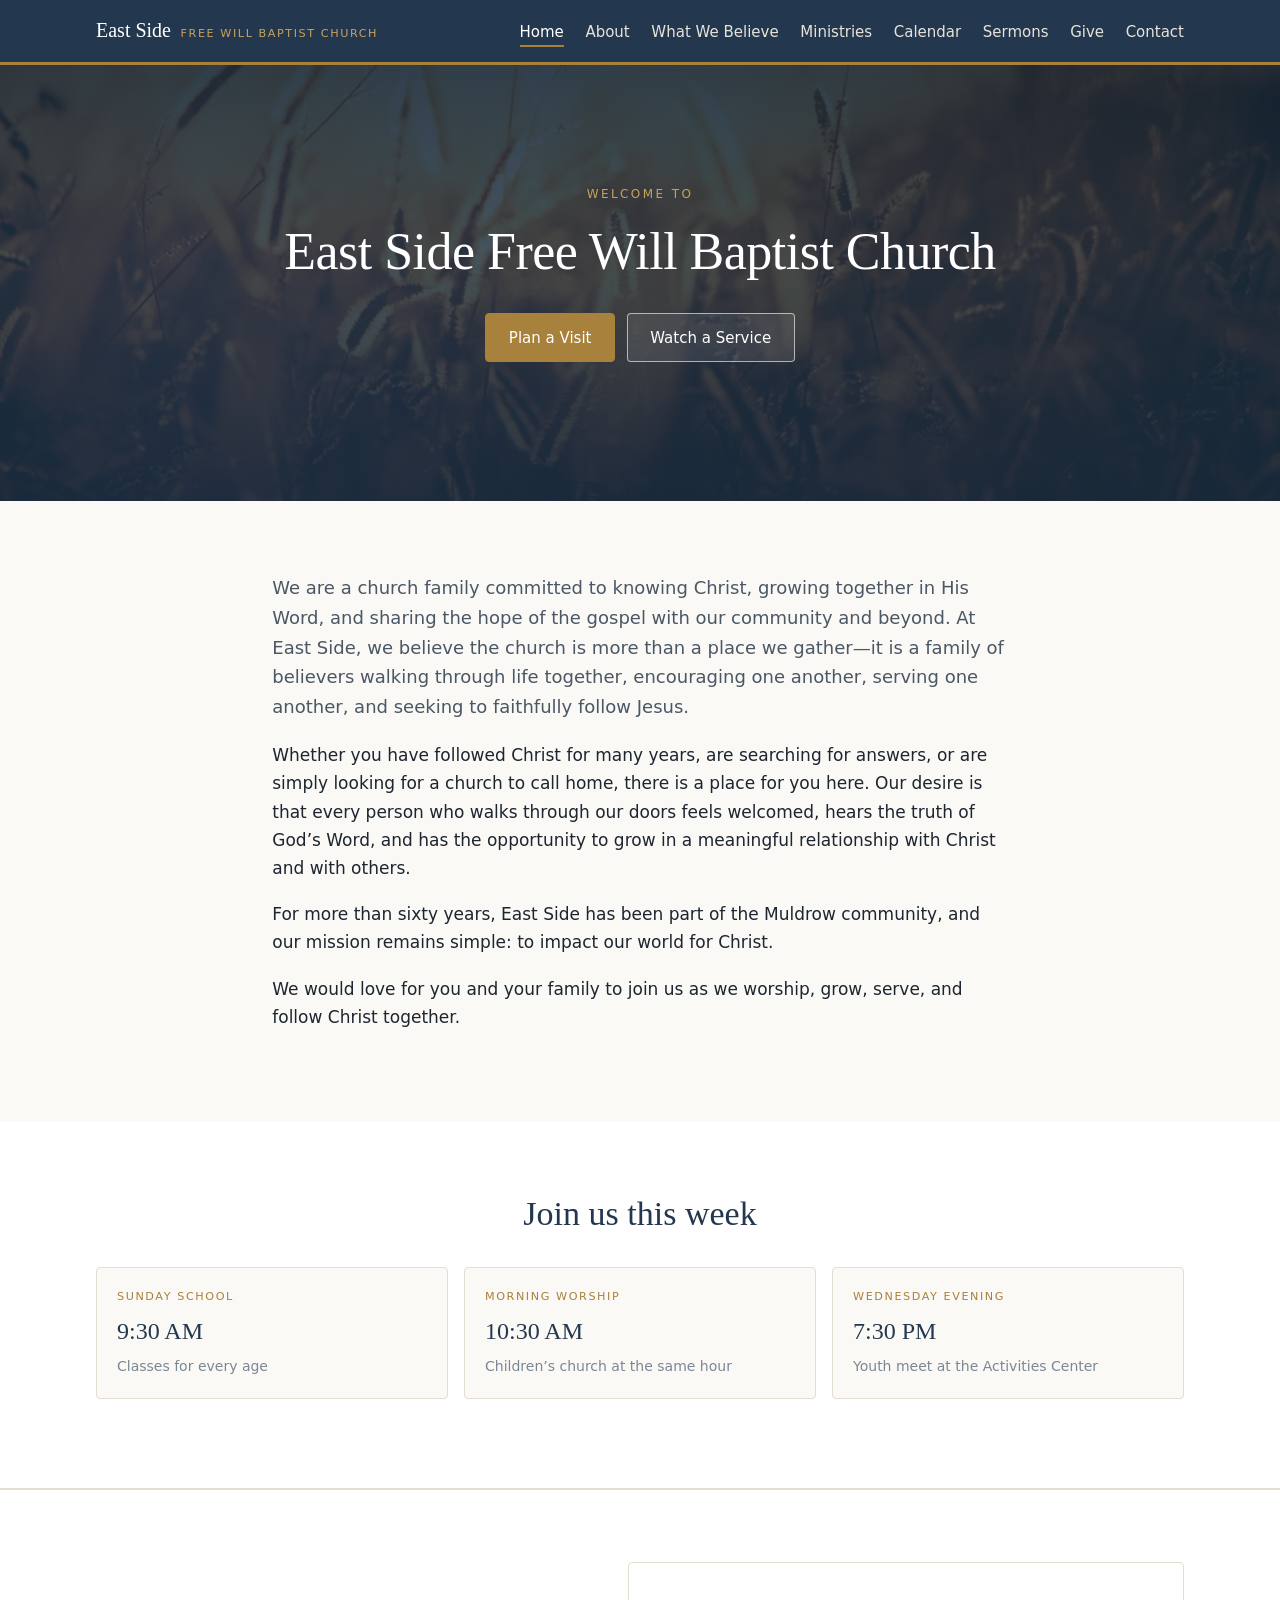
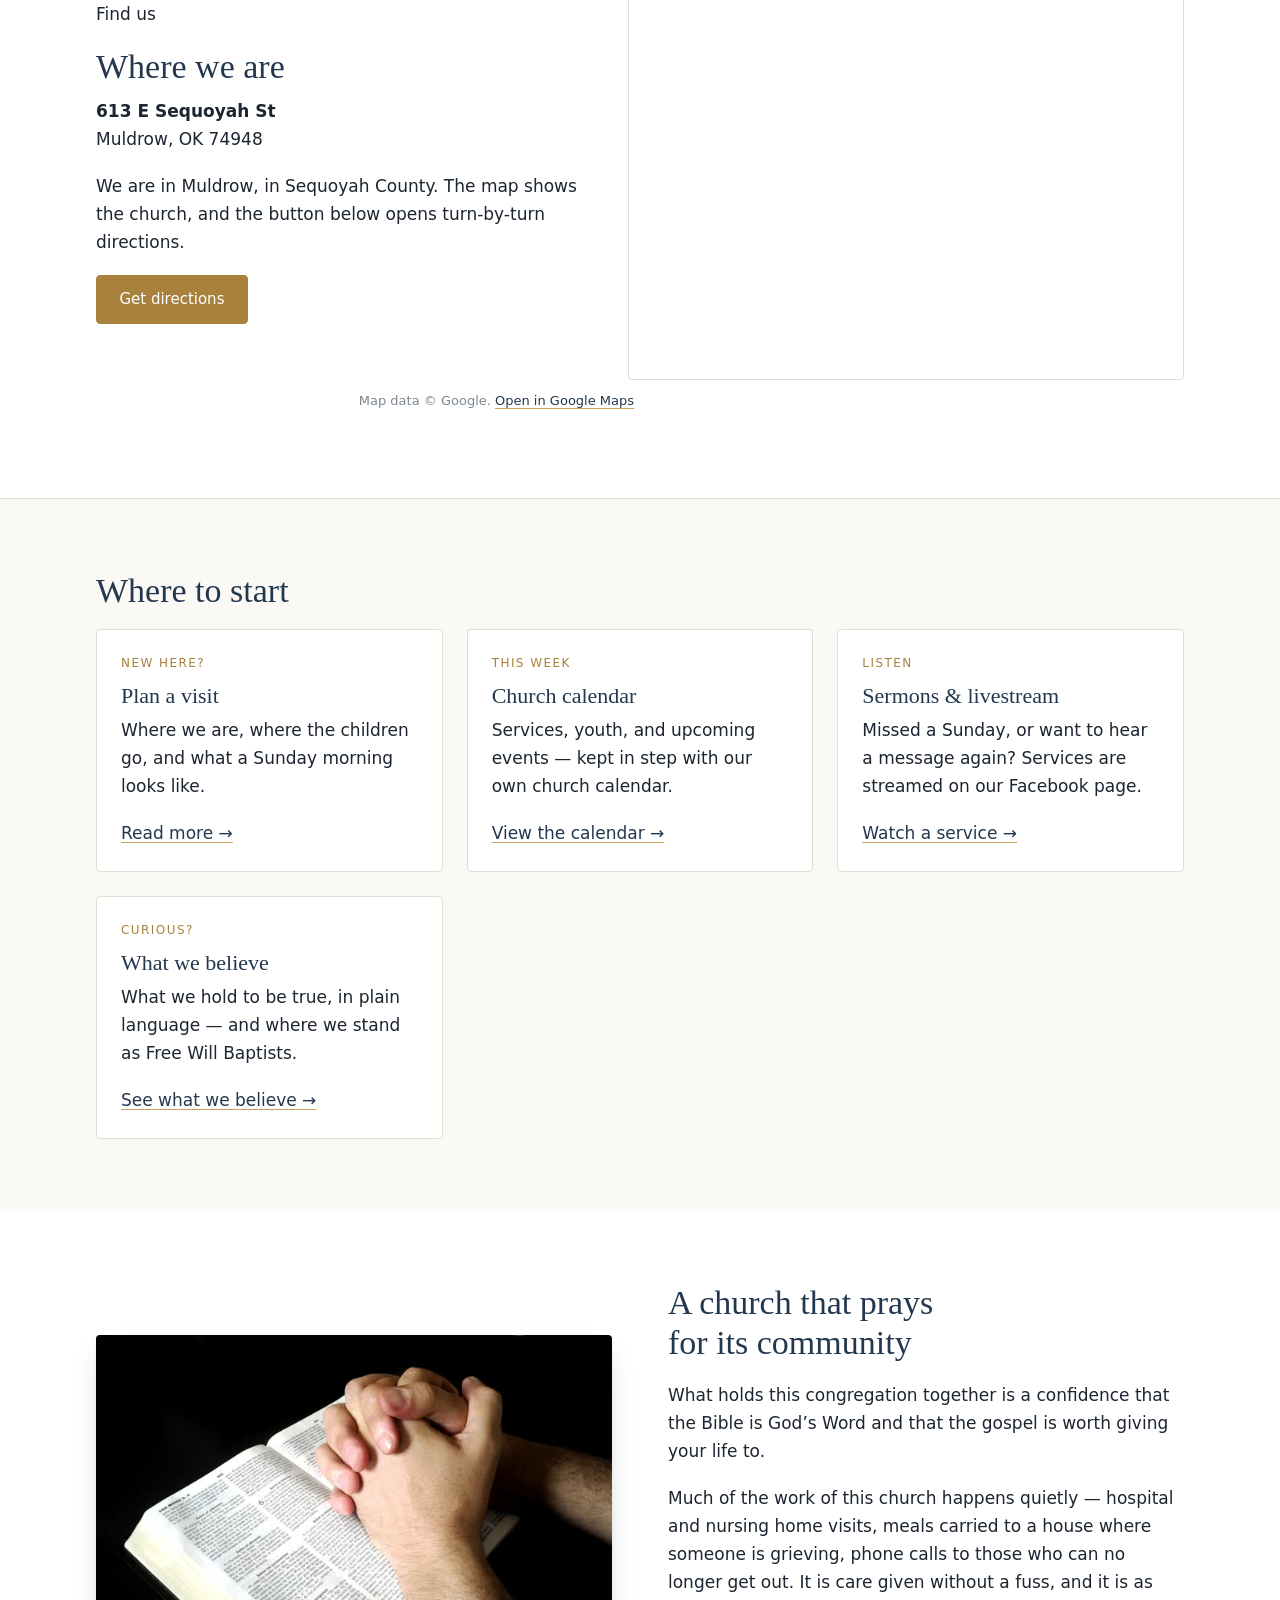
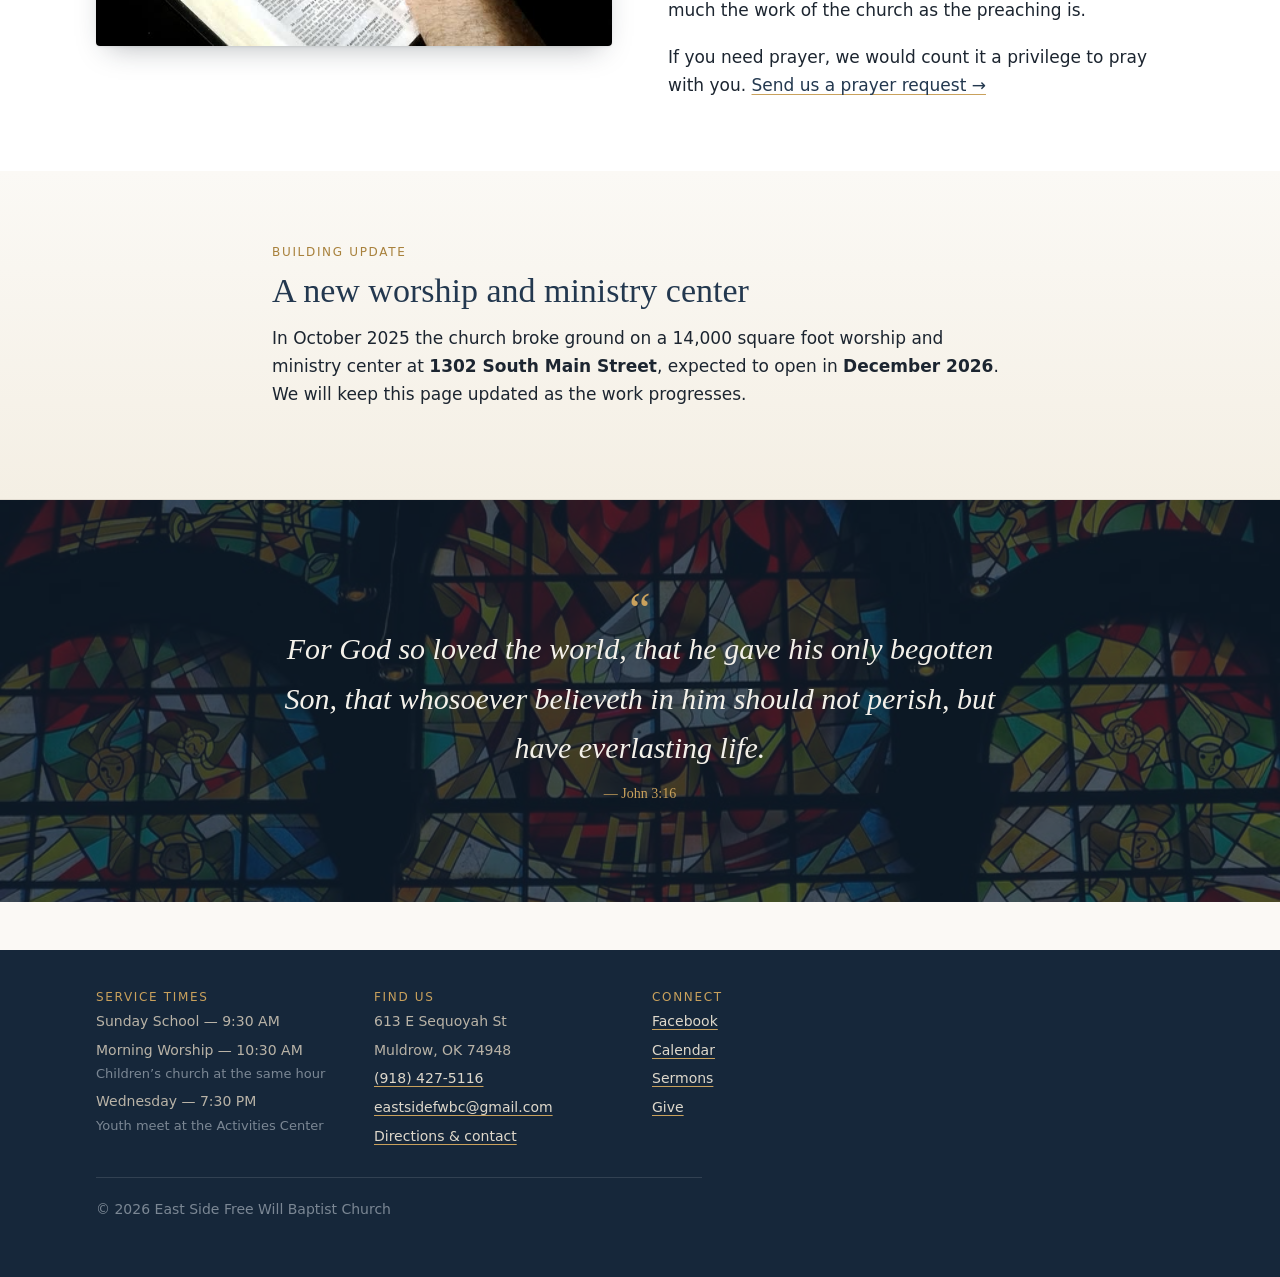
==== commit b65cddbd: "Tone down advertised visiting ministry; drop redundant address line - Stop advertising visits: the s" ====
--- a/index.html
+++ b/index.html
@@ -125,7 +125,6 @@
           <dd>7:30 PM<span>Youth meet at the Activities Center</span></dd>
         </div>
       </dl>
-      <p class="center times-note">613 E Sequoyah St &middot; Muldrow, OK 74948 &middot; <a href="tel:+19184275116">(918) 427-5116</a></p>
     </div>
   </section>
 
@@ -135,8 +134,8 @@
         <p class="meta">Find us</p>
         <h2>Where we are</h2>
         <p><strong>613 E Sequoyah St</strong><br>Muldrow, OK 74948</p>
-        <p>We are a block east of the main road through town, in Sequoyah County. If you are coming
-        for the first time, park anywhere along the front and come in by the main doors.</p>
+        <p>We are in Muldrow, in Sequoyah County. The map shows the church, and the button below opens
+        turn-by-turn directions.</p>
         <p><a class="btn" href="https://www.google.com/maps/dir/?api=1&destination=613+E+Sequoyah+St,+Muldrow,+OK+74948">Get directions</a></p>
       </div>
       <div class="map-wrap map-wrap--home">
@@ -190,10 +189,12 @@
         <h2>A church that prays for its community</h2>
         <p>What holds this congregation together is a confidence that the Bible is God&rsquo;s Word and
         that the gospel is worth giving your life to.</p>
-        <p>Much of what we do happens quietly: hospital visits, nursing home services, meals carried to
-        a house where someone is grieving, and phone calls to folks who cannot get out any more. If you
-        need prayer, or someone to sit with you, please tell us.</p>
-        <p><a class="btn" href="contact.html">Get in touch</a></p>
+        <p>Much of the work of this church happens quietly &mdash; hospital and nursing home visits,
+        meals carried to a house where someone is grieving, phone calls to those who can no longer get
+        out. It is care given without a fuss, and it is as much the work of the church as the preaching
+        is.</p>
+        <p>If you need prayer, we would count it a privilege to pray with you.
+        <a href="contact.html">Send us a prayer request &rarr;</a></p>
       </div>
     </div>
   </section>
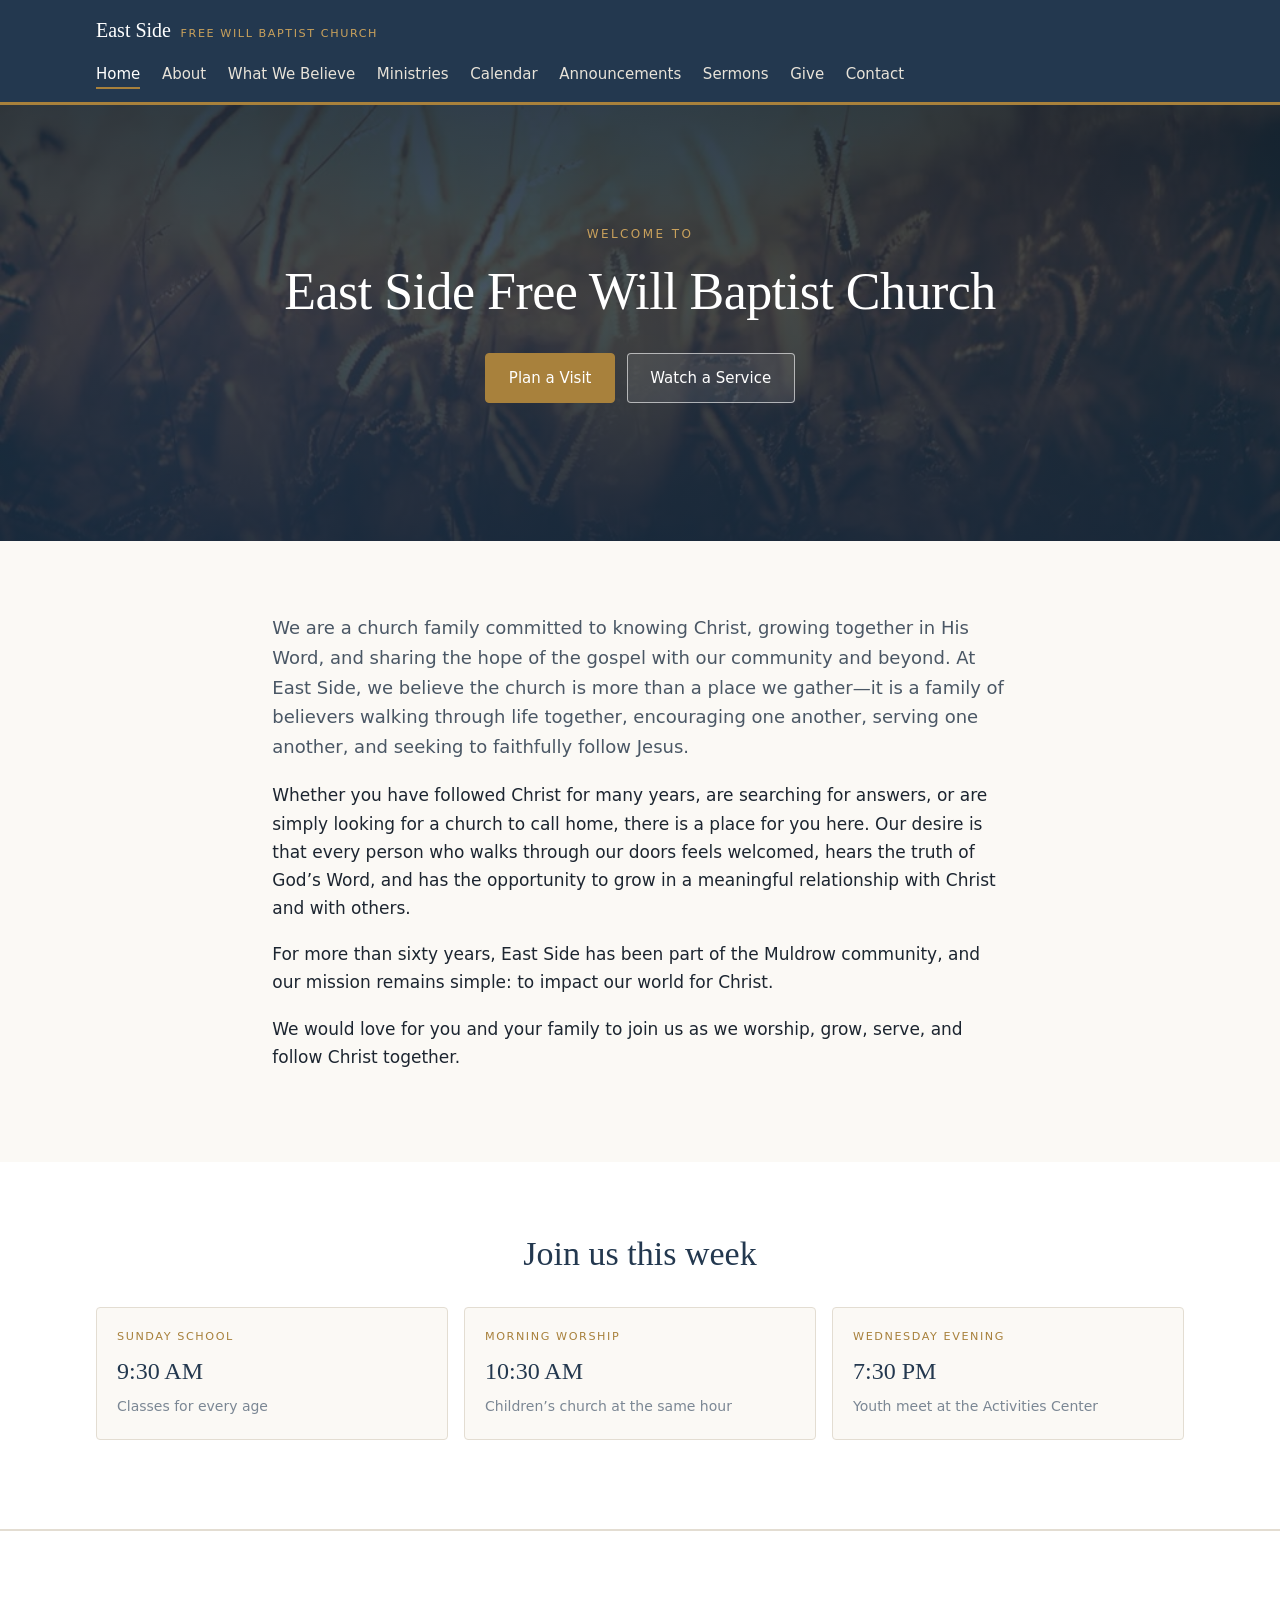
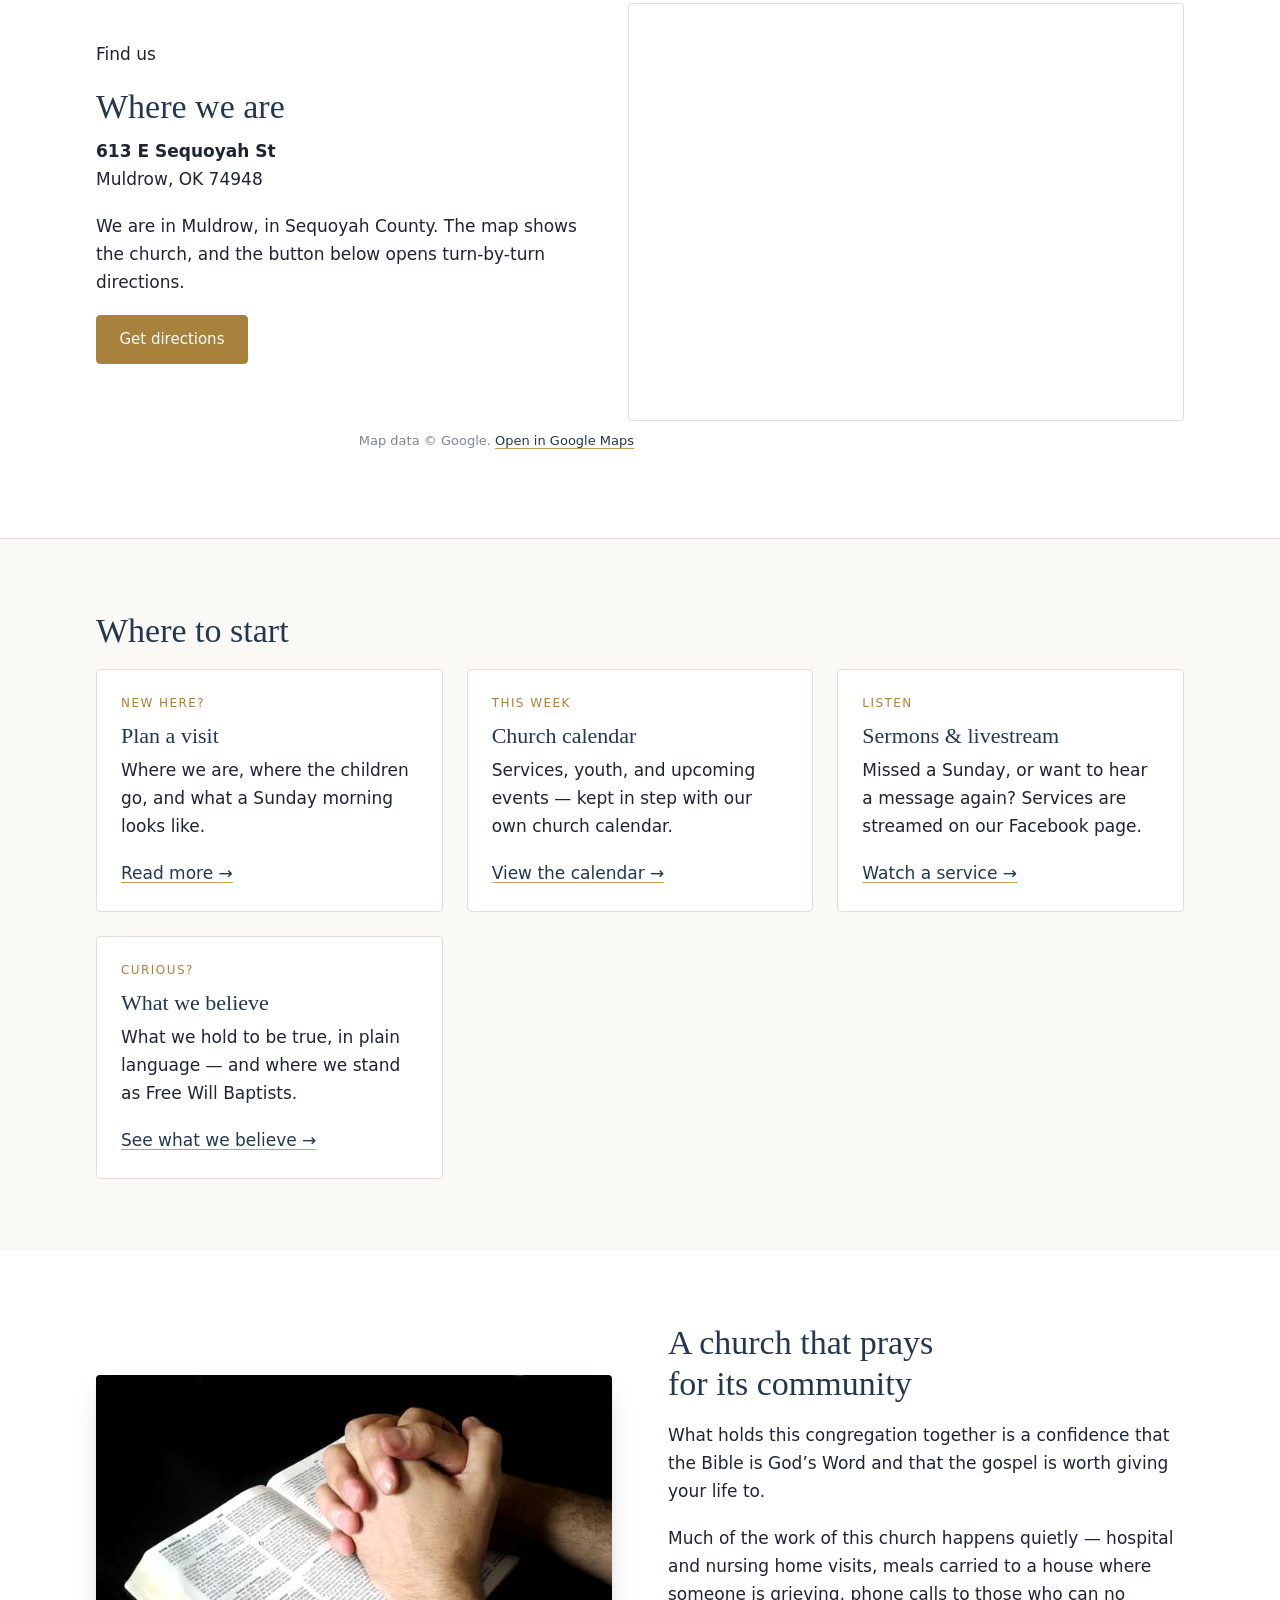
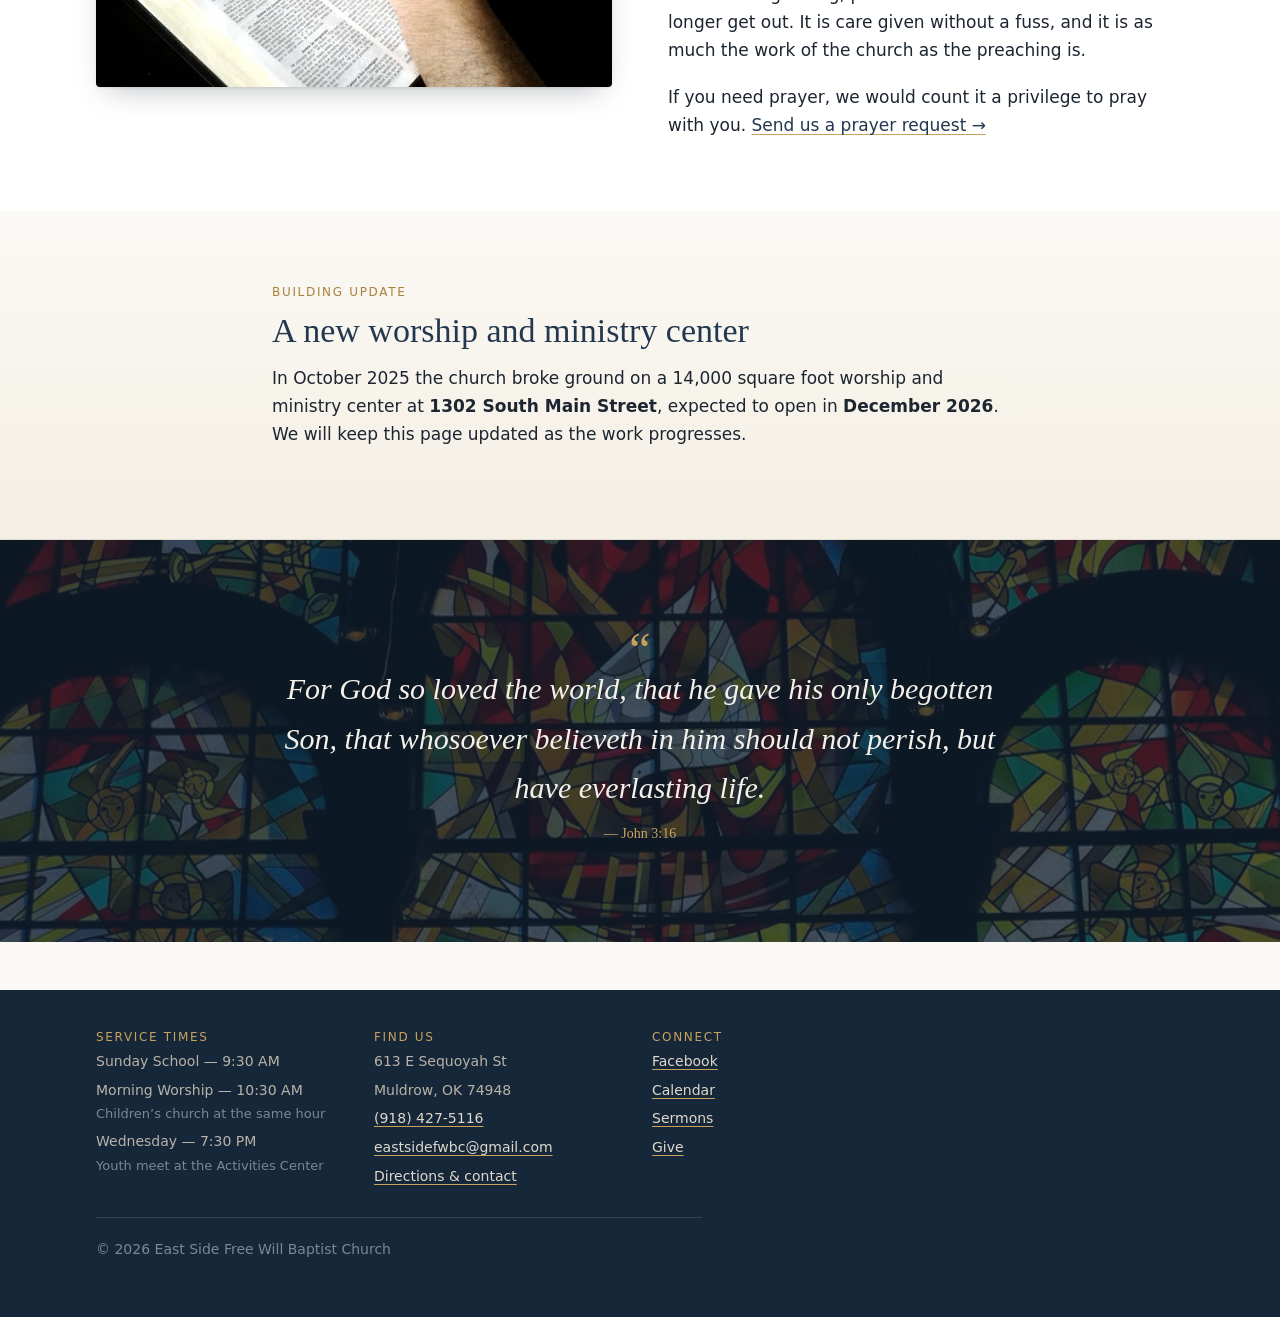
==== commit 893fd57d: "Add announcements page, fundraising goals on give, and updated Anthony Williams bio - New announceme" ====
--- a/index.html
+++ b/index.html
@@ -65,6 +65,7 @@
         <li><a href="beliefs.html">What We Believe</a></li>
         <li><a href="ministries.html">Ministries</a></li>
         <li><a href="calendar.html">Calendar</a></li>
+        <li><a href="announcements.html">Announcements</a></li>
         <li><a href="sermons.html">Sermons</a></li>
         <li><a href="give.html">Give</a></li>
         <li><a href="contact.html">Contact</a></li>
--- a/css/styles.css
+++ b/css/styles.css
@@ -398,6 +398,96 @@
 
 .fine-print { font-size: 0.8125rem; color: var(--ink-faint); margin-top: 0.6rem; }
 
+.visually-hidden {
+  position: absolute; width: 1px; height: 1px;
+  margin: -1px; padding: 0; border: 0;
+  clip: rect(0 0 0 0); clip-path: inset(50%); overflow: hidden; white-space: nowrap;
+}
+
+/* --- the church calendar grids on calendar.html -------------------------- */
+
+.cal-month { margin: 2.2rem 0 0.6rem; }
+.cal-month__name {
+  font-size: 1.0625rem;
+  letter-spacing: 0.06em;
+  text-transform: uppercase;
+  color: var(--ink-soft);
+  margin: 0 0 0.5rem;
+}
+
+.cal-grid {
+  width: 100%;
+  border-collapse: collapse;
+  table-layout: fixed;
+  background: var(--paper);
+  border: 1px solid var(--rule);
+  border-radius: var(--radius);
+  overflow: hidden;
+}
+.cal-grid th, .cal-grid td { border: 1px solid var(--rule); }
+
+.cal-grid thead th {
+  padding: 0.45rem 0.3rem;
+  background: var(--paper-alt, #f6f3ec);
+  font-size: 0.6875rem;
+  font-weight: 700;
+  letter-spacing: 0.08em;
+  text-transform: uppercase;
+  color: var(--ink-soft);
+  text-align: center;
+}
+.cal-grid thead abbr { text-decoration: none; border: 0; }
+
+.cal-cell {
+  vertical-align: top;
+  padding: 0.3rem 0.35rem 0.4rem;
+  min-height: 4.5rem;
+  font-size: 0.8125rem;
+  line-height: 1.35;
+}
+.cal-cell--empty { background: rgba(0, 0, 0, 0.02); }
+
+.cal-cell__num {
+  display: inline-block;
+  font-size: 0.9375rem;
+  font-weight: 700;
+  font-variant-numeric: tabular-nums;
+  color: var(--ink-soft);
+  margin-bottom: 0.15rem;
+}
+.cal-cell--busy .cal-cell__num { color: var(--accent, #8a6d1f); }
+
+.cal-cell__events { list-style: none; margin: 0; padding: 0; }
+.cal-cell__events li { margin: 0 0 0.15rem; }
+.cal-cell__events li:last-child { margin-bottom: 0; }
+
+.cal-cell__time {
+  display: block;
+  font-size: 0.6875rem;
+  font-variant-numeric: tabular-nums;
+  letter-spacing: 0.02em;
+  color: var(--ink-faint);
+}
+
+/* Below the seven-column layout no longer fits, the grid keeps its real shape
+   and scrolls sideways inside its own container. Shrinking the type until it
+   "fits" leaves phrases chopped mid-word, which is worse than a swipe. */
+.cal-scroll {
+  position: relative;   /* containing block for the visually-hidden date labels,
+                           so they clip here instead of widening the whole page */
+  overflow-x: auto;
+  -webkit-overflow-scrolling: touch;
+  overscroll-behavior-x: contain;
+}
+.cal-scroll:focus-visible {
+  outline: 2px solid var(--accent, #8a6d1f);
+  outline-offset: 2px;
+}
+
+@media (max-width: 46rem) {
+  .cal-grid { min-width: 40rem; }
+}
+
 /* small secondary line inside footer service times */
 .site-footer .fine { display: block; font-size: 0.8125rem; color: var(--ink-faint); margin-top: 0.1rem; }
 
@@ -525,3 +615,35 @@
   .site-nav ul { gap: 0.15rem 0.9rem; }
   .site-nav a { font-size: 0.875rem; padding-block: 0.3rem; }
 }
+.give-goal { margin: 2rem 0 0; }
+
+.give-goal__figures {
+  display: flex; flex-wrap: wrap; align-items: baseline;
+  gap: 0.35rem 1.5rem; margin: 1.25rem 0 0;
+}
+.give-goal__amount {
+  font-family: var(--serif); font-size: 1.75rem; font-weight: 700;
+  color: var(--navy); line-height: 1.1;
+}
+.give-goal__label {
+  display: block; font-family: var(--sans);
+  font-size: 0.8125rem; letter-spacing: 0.06em; text-transform: uppercase;
+  color: var(--ink-faint);
+}
+.give-goal__item { min-width: 7rem; }
+.give-goal__item--total .give-goal__amount { color: var(--ink-soft); }
+
+/* Progress bar. The width is a plain percentage in the markup, so the bar
+   is updated by editing one number rather than by scripting it. */
+.give-goal__bar {
+  position: relative; height: 0.625rem; margin-top: 1rem;
+  background: var(--rule); border-radius: 999px; overflow: hidden;
+}
+.give-goal__fill {
+  display: block; height: 100%;
+  background: linear-gradient(90deg, var(--gold-light), var(--gold));
+  border-radius: 999px;
+}
+.give-goal__pct {
+  margin-top: 0.5rem; font-size: 0.875rem; color: var(--ink-soft);
+}
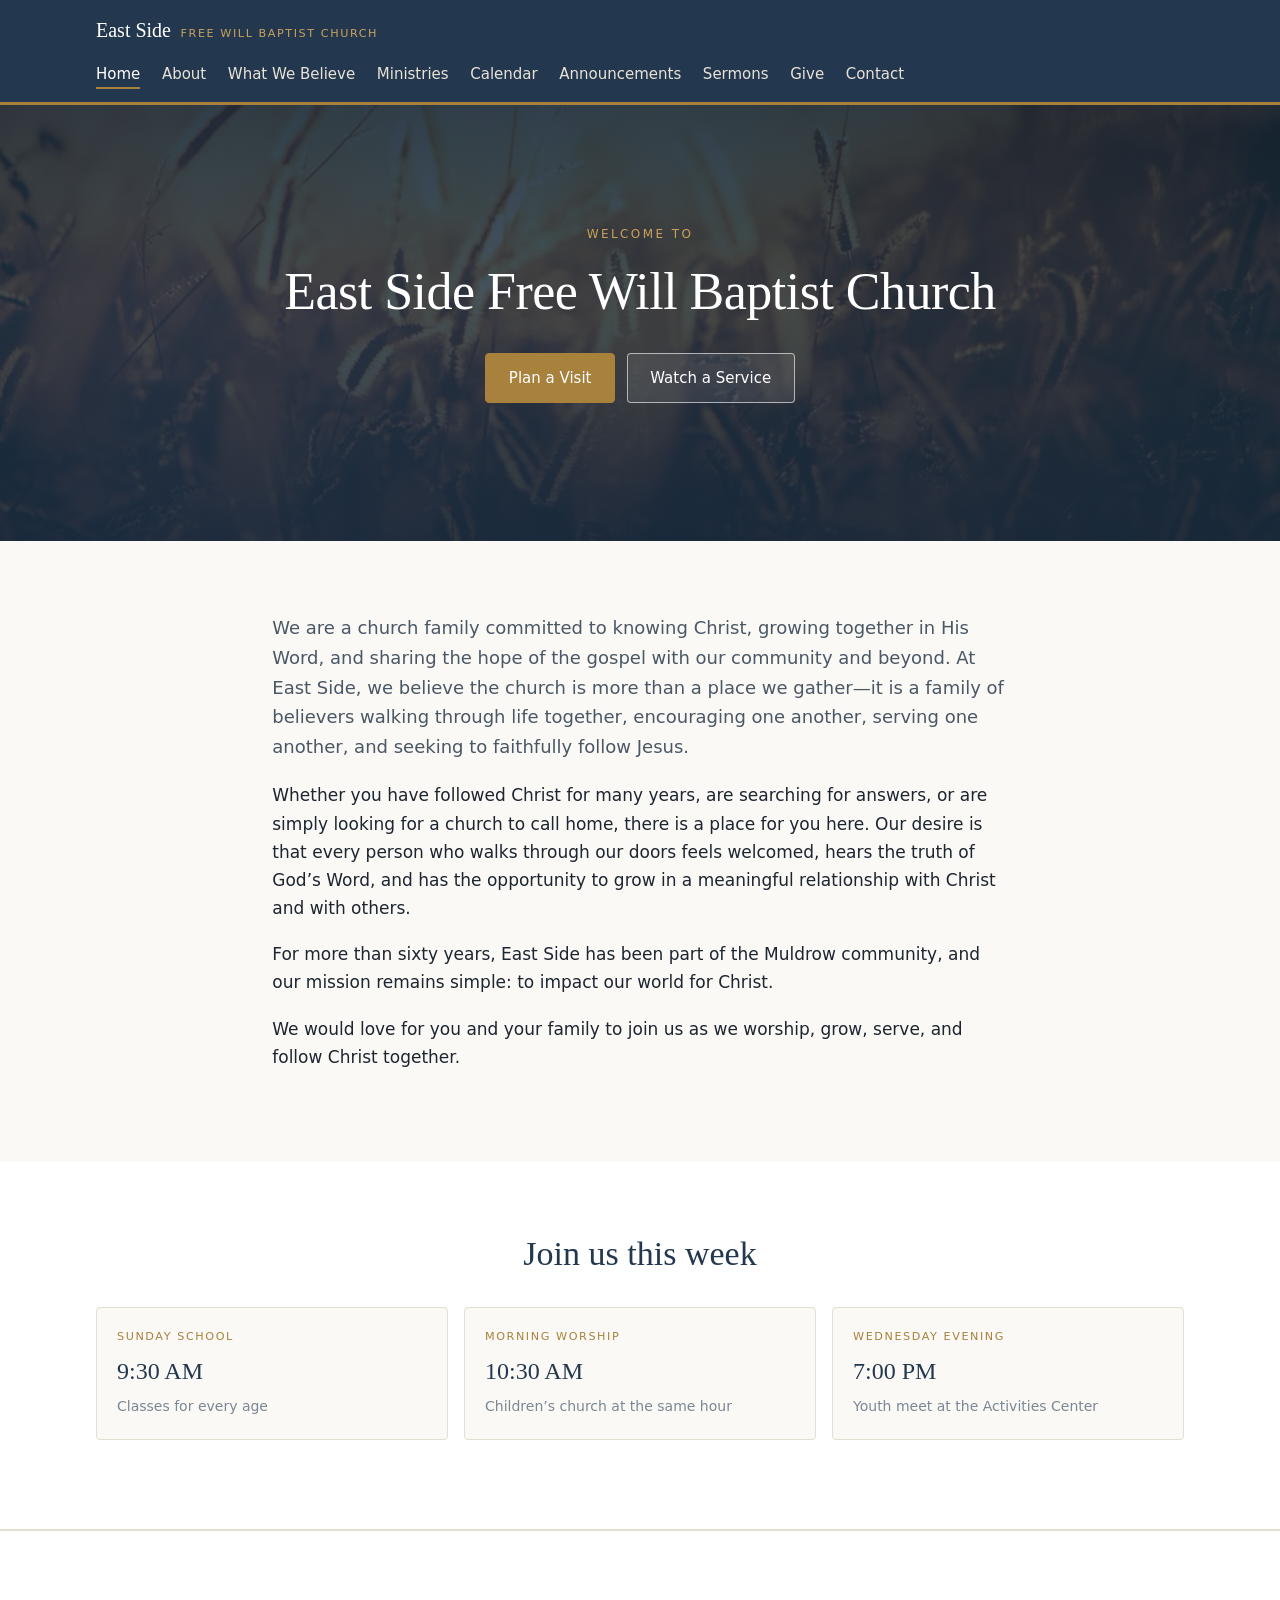
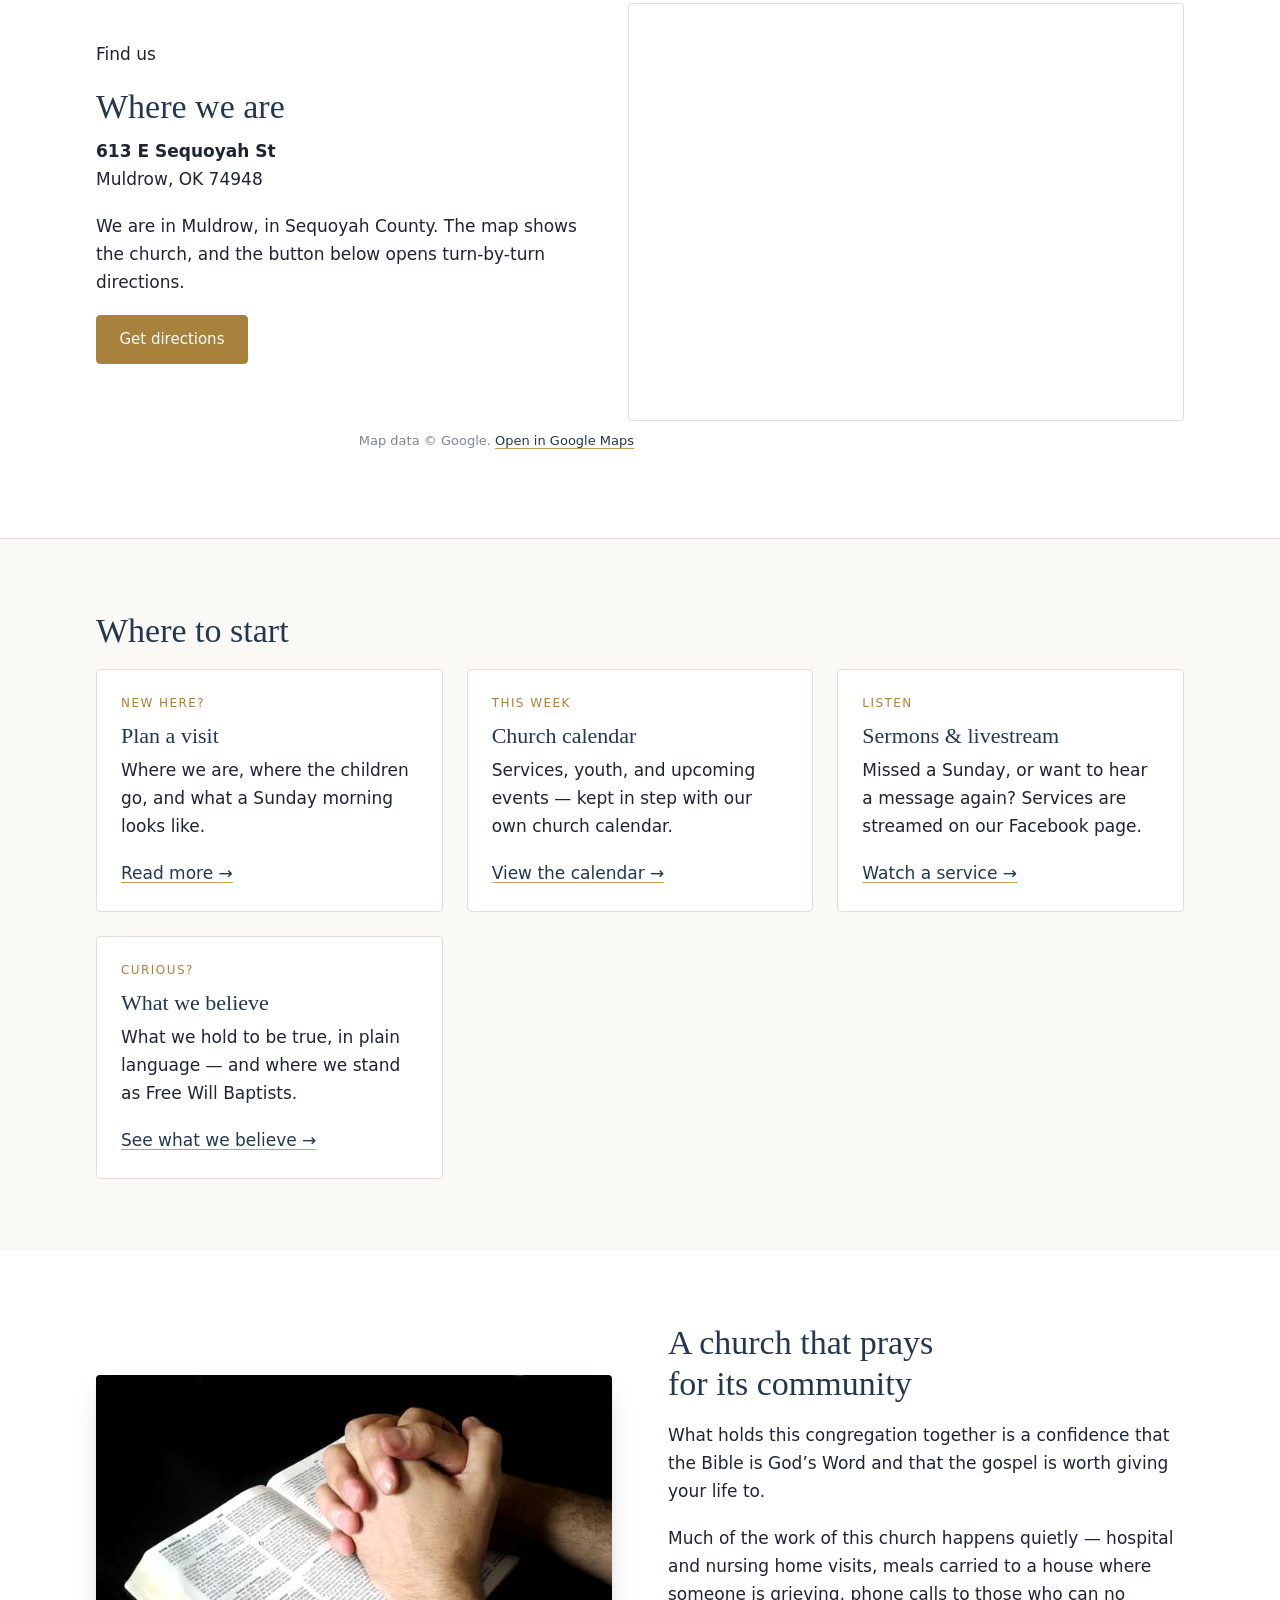
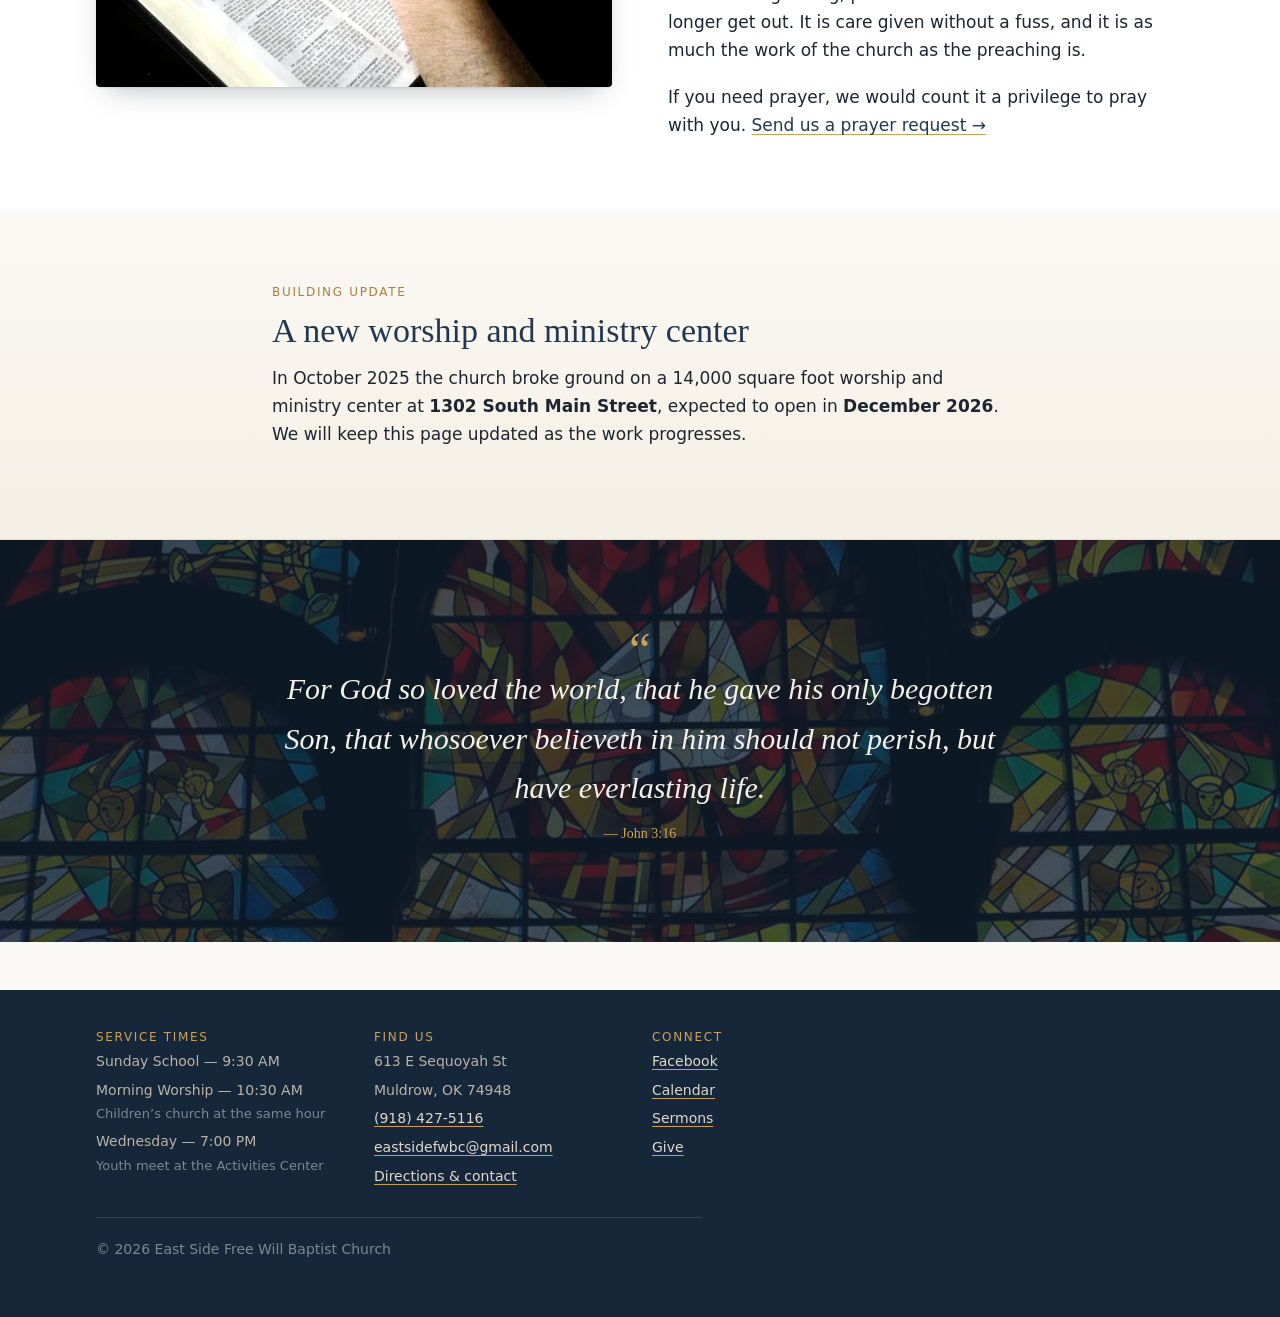
==== commit d9508c3b: "Hide unfinished church history and correct Wednesday services to 7 PM" ====
--- a/index.html
+++ b/index.html
@@ -4,14 +4,14 @@
 <meta charset="utf-8">
 <meta name="viewport" content="width=device-width, initial-scale=1">
 <title>East Side Free Will Baptist Church &mdash; Muldrow, Oklahoma</title>
-<meta name="description" content="A Free Will Baptist church family in Muldrow, Oklahoma. Sunday school 9:30 AM, morning worship 10:30 AM, Wednesday evening 7:30 PM. All are welcome.">
+<meta name="description" content="A Free Will Baptist church family in Muldrow, Oklahoma. Sunday school 9:30 AM, morning worship 10:30 AM, Wednesday evening 7:00 PM. All are welcome.">
 <link rel="canonical" href="https://eastsidefwbc.org/">
 
 <meta property="og:type" content="website">
 <meta property="og:site_name" content="East Side Free Will Baptist Church">
 <meta property="og:locale" content="en_US">
 <meta property="og:title" content="East Side Free Will Baptist Church &mdash; Muldrow, Oklahoma">
-<meta property="og:description" content="A Free Will Baptist church family in Muldrow, Oklahoma. Sunday school 9:30 AM, morning worship 10:30 AM, Wednesday evening 7:30 PM. All are welcome.">
+<meta property="og:description" content="A Free Will Baptist church family in Muldrow, Oklahoma. Sunday school 9:30 AM, morning worship 10:30 AM, Wednesday evening 7:00 PM. All are welcome.">
 <meta property="og:url" content="https://eastsidefwbc.org/">
 <meta property="og:image" content="https://eastsidefwbc.org/assets/img/social-card.jpg">
 <meta property="og:image:width" content="1200">
@@ -19,7 +19,7 @@
 <meta property="og:image:alt" content="East Side Free Will Baptist Church, Muldrow, Oklahoma">
 <meta name="twitter:card" content="summary_large_image">
 <meta name="twitter:title" content="East Side Free Will Baptist Church &mdash; Muldrow, Oklahoma">
-<meta name="twitter:description" content="A Free Will Baptist church family in Muldrow, Oklahoma. Sunday school 9:30 AM, morning worship 10:30 AM, Wednesday evening 7:30 PM. All are welcome.">
+<meta name="twitter:description" content="A Free Will Baptist church family in Muldrow, Oklahoma. Sunday school 9:30 AM, morning worship 10:30 AM, Wednesday evening 7:00 PM. All are welcome.">
 <meta name="twitter:image" content="https://eastsidefwbc.org/assets/img/social-card.jpg">
 
 <meta name="theme-color" content="#14273a">
@@ -34,7 +34,7 @@
   "name": "East Side Free Will Baptist Church",
   "alternateName": "East Side FWB Church",
   "url": "https://eastsidefwbc.org/",
-  "description": "A Free Will Baptist congregation in Muldrow, Oklahoma. Sunday school 9:30 AM, morning worship 10:30 AM with children's church, Wednesday evening service 7:30 PM.",
+  "description": "A Free Will Baptist congregation in Muldrow, Oklahoma. Sunday school 9:30 AM, morning worship 10:30 AM with children's church, Wednesday evening service 7:00 PM.",
   "image": "https://eastsidefwbc.org/assets/img/social-card.jpg",
   "logo": "https://eastsidefwbc.org/apple-touch-icon.png",
   "telephone": "+1-918-427-5116",
@@ -123,7 +123,7 @@
         </div>
         <div class="time-card">
           <dt>Wednesday Evening</dt>
-          <dd>7:30 PM<span>Youth meet at the Activities Center</span></dd>
+          <dd>7:00 PM<span>Youth meet at the Activities Center</span></dd>
         </div>
       </dl>
     </div>
@@ -229,7 +229,7 @@
       <ul>
         <li>Sunday School &mdash; 9:30 AM</li>
         <li>Morning Worship &mdash; 10:30 AM<span class="fine">Children&rsquo;s church at the same hour</span></li>
-        <li>Wednesday &mdash; 7:30 PM<span class="fine">Youth meet at the Activities Center</span></li>
+        <li>Wednesday &mdash; 7:00 PM<span class="fine">Youth meet at the Activities Center</span></li>
       </ul>
     </div>
     <div>
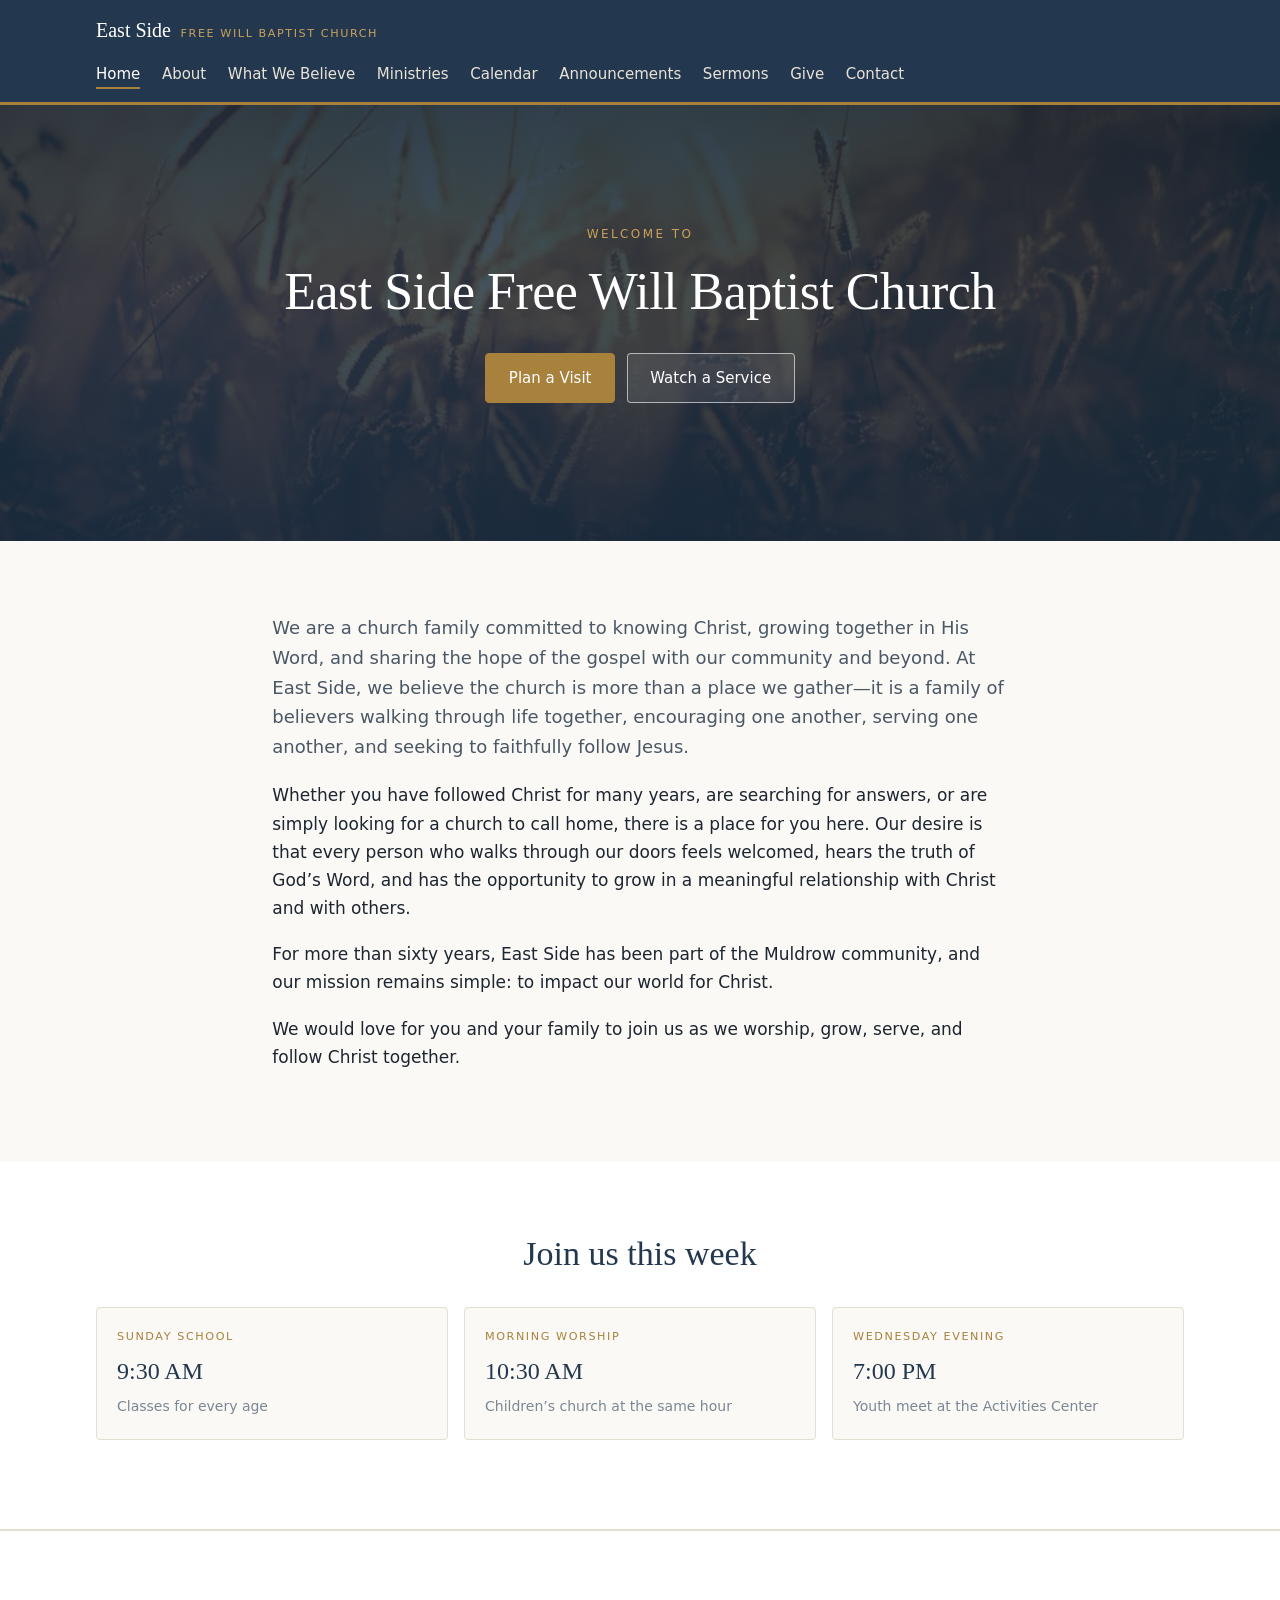
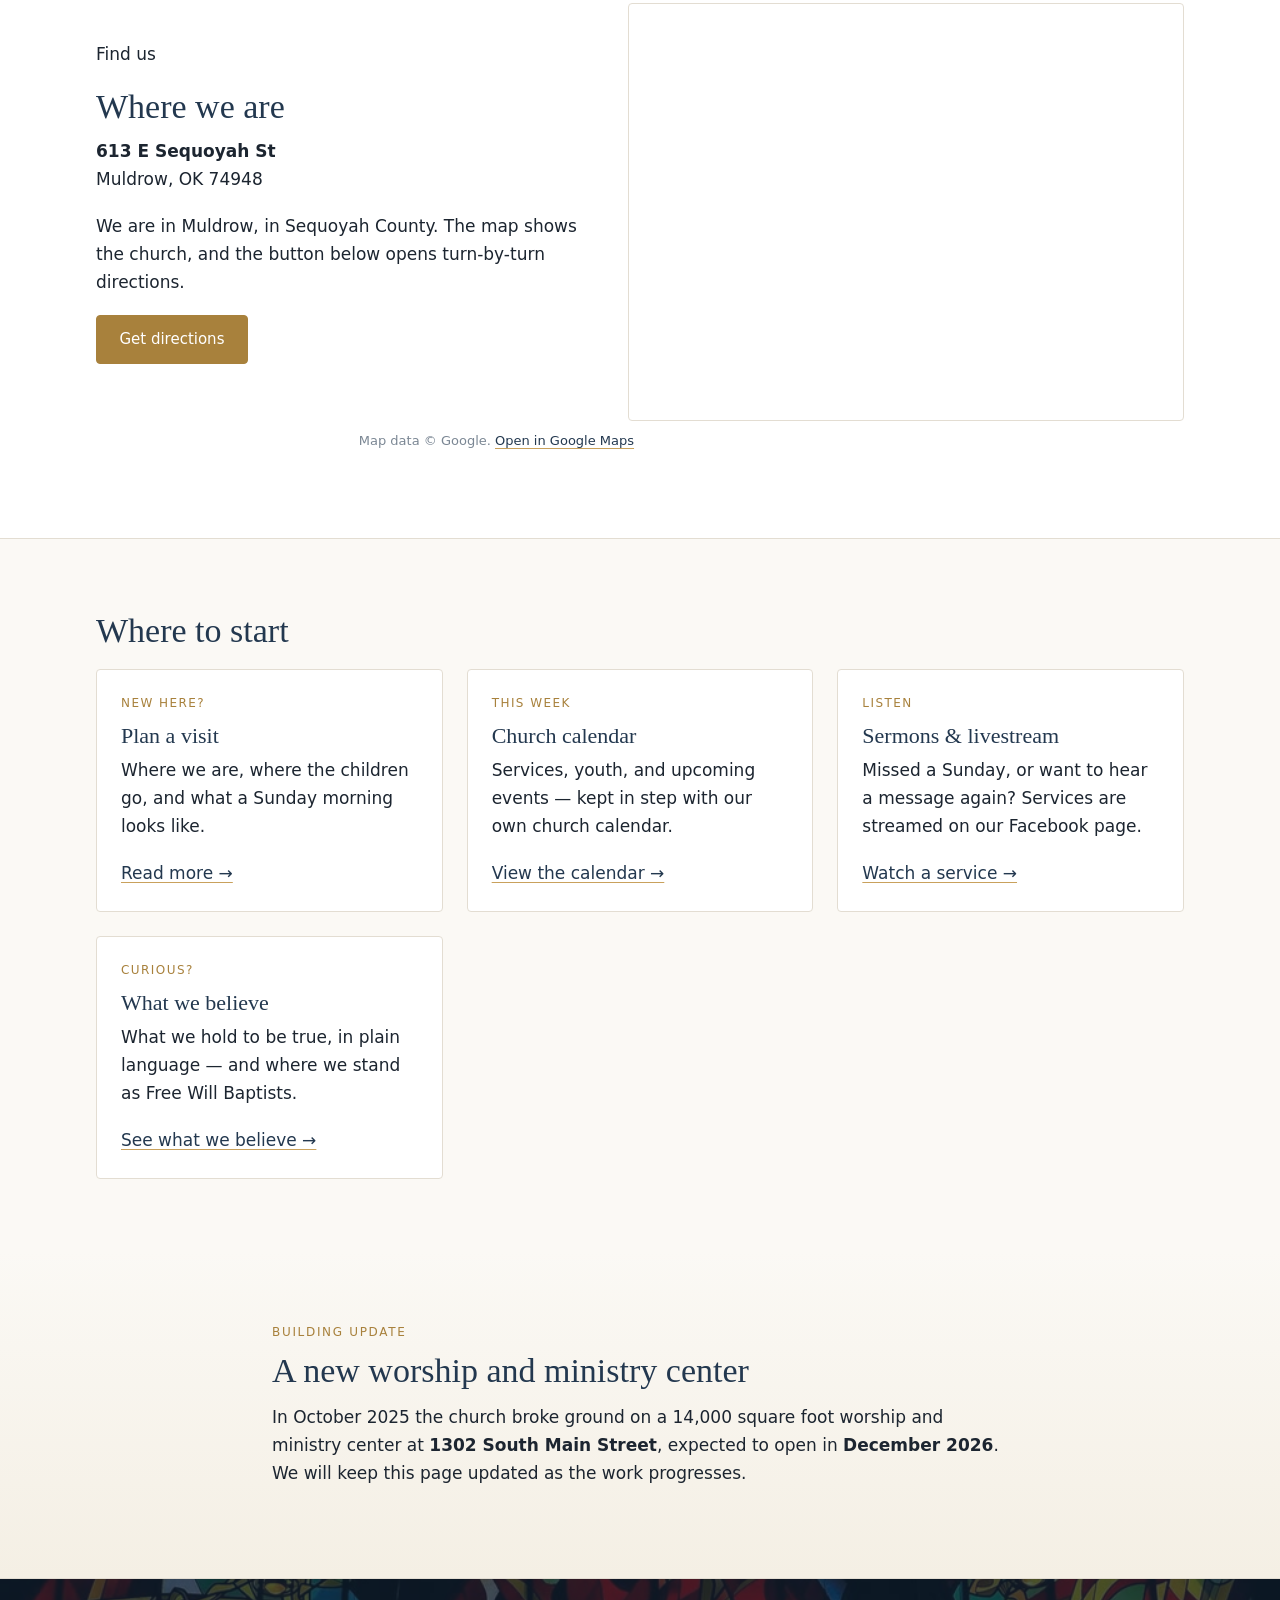
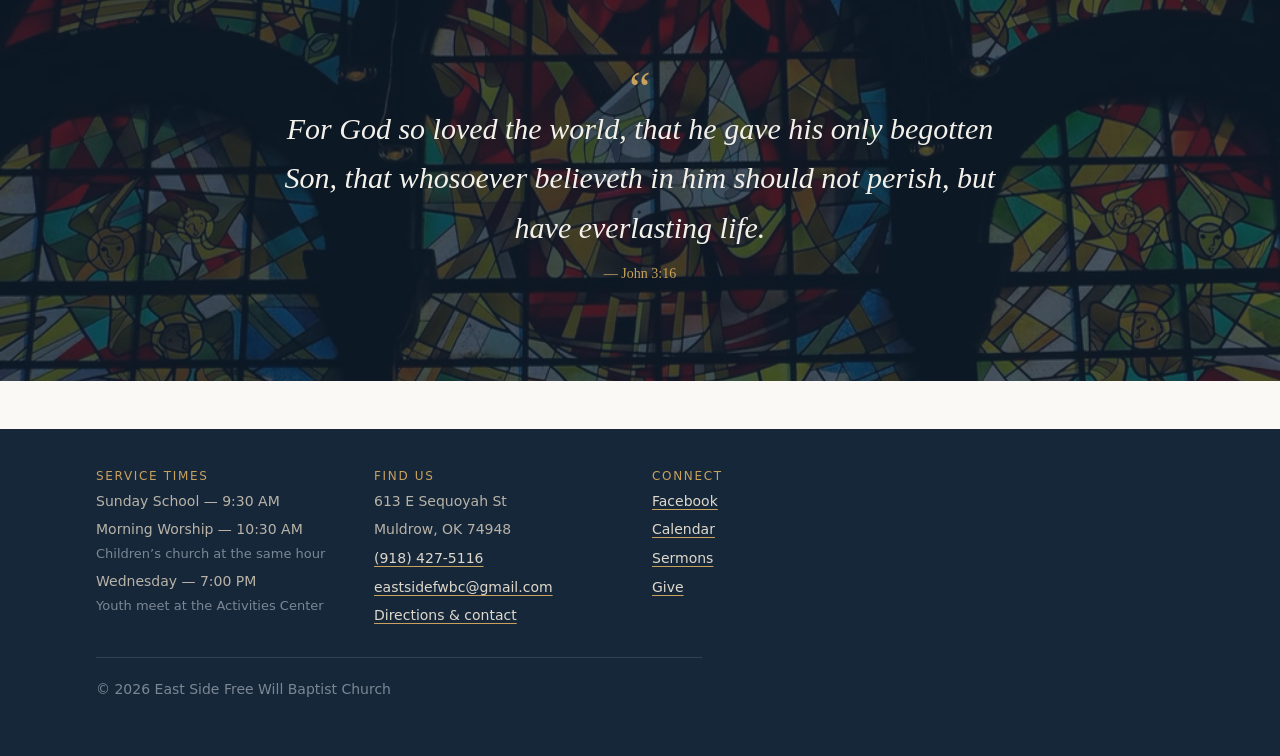
==== commit 2e107dbb: "Hide home community prayer feature pending revision" ====
--- a/index.html
+++ b/index.html
@@ -181,25 +181,6 @@
     </div>
   </section>
 
-  <section class="feature">
-    <div class="wrap feature__wrap">
-      <figure class="figure">
-        <img src="assets/img/praying.jpg" srcset="assets/img/praying-640.jpg 640w, assets/img/praying.jpg 1024w" sizes="(max-width: 46rem) 100vw, 45vw" alt="Hands clasped in prayer resting on an open Bible.">
-      </figure>
-      <div class="feature__text">
-        <h2>A church that prays for its community</h2>
-        <p>What holds this congregation together is a confidence that the Bible is God&rsquo;s Word and
-        that the gospel is worth giving your life to.</p>
-        <p>Much of the work of this church happens quietly &mdash; hospital and nursing home visits,
-        meals carried to a house where someone is grieving, phone calls to those who can no longer get
-        out. It is care given without a fuss, and it is as much the work of the church as the preaching
-        is.</p>
-        <p>If you need prayer, we would count it a privilege to pray with you.
-        <a href="contact.html">Send us a prayer request &rarr;</a></p>
-      </div>
-    </div>
-  </section>
-
   <section class="announce">
     <div class="wrap wrap--narrow">
       <p class="meta">Building Update</p>
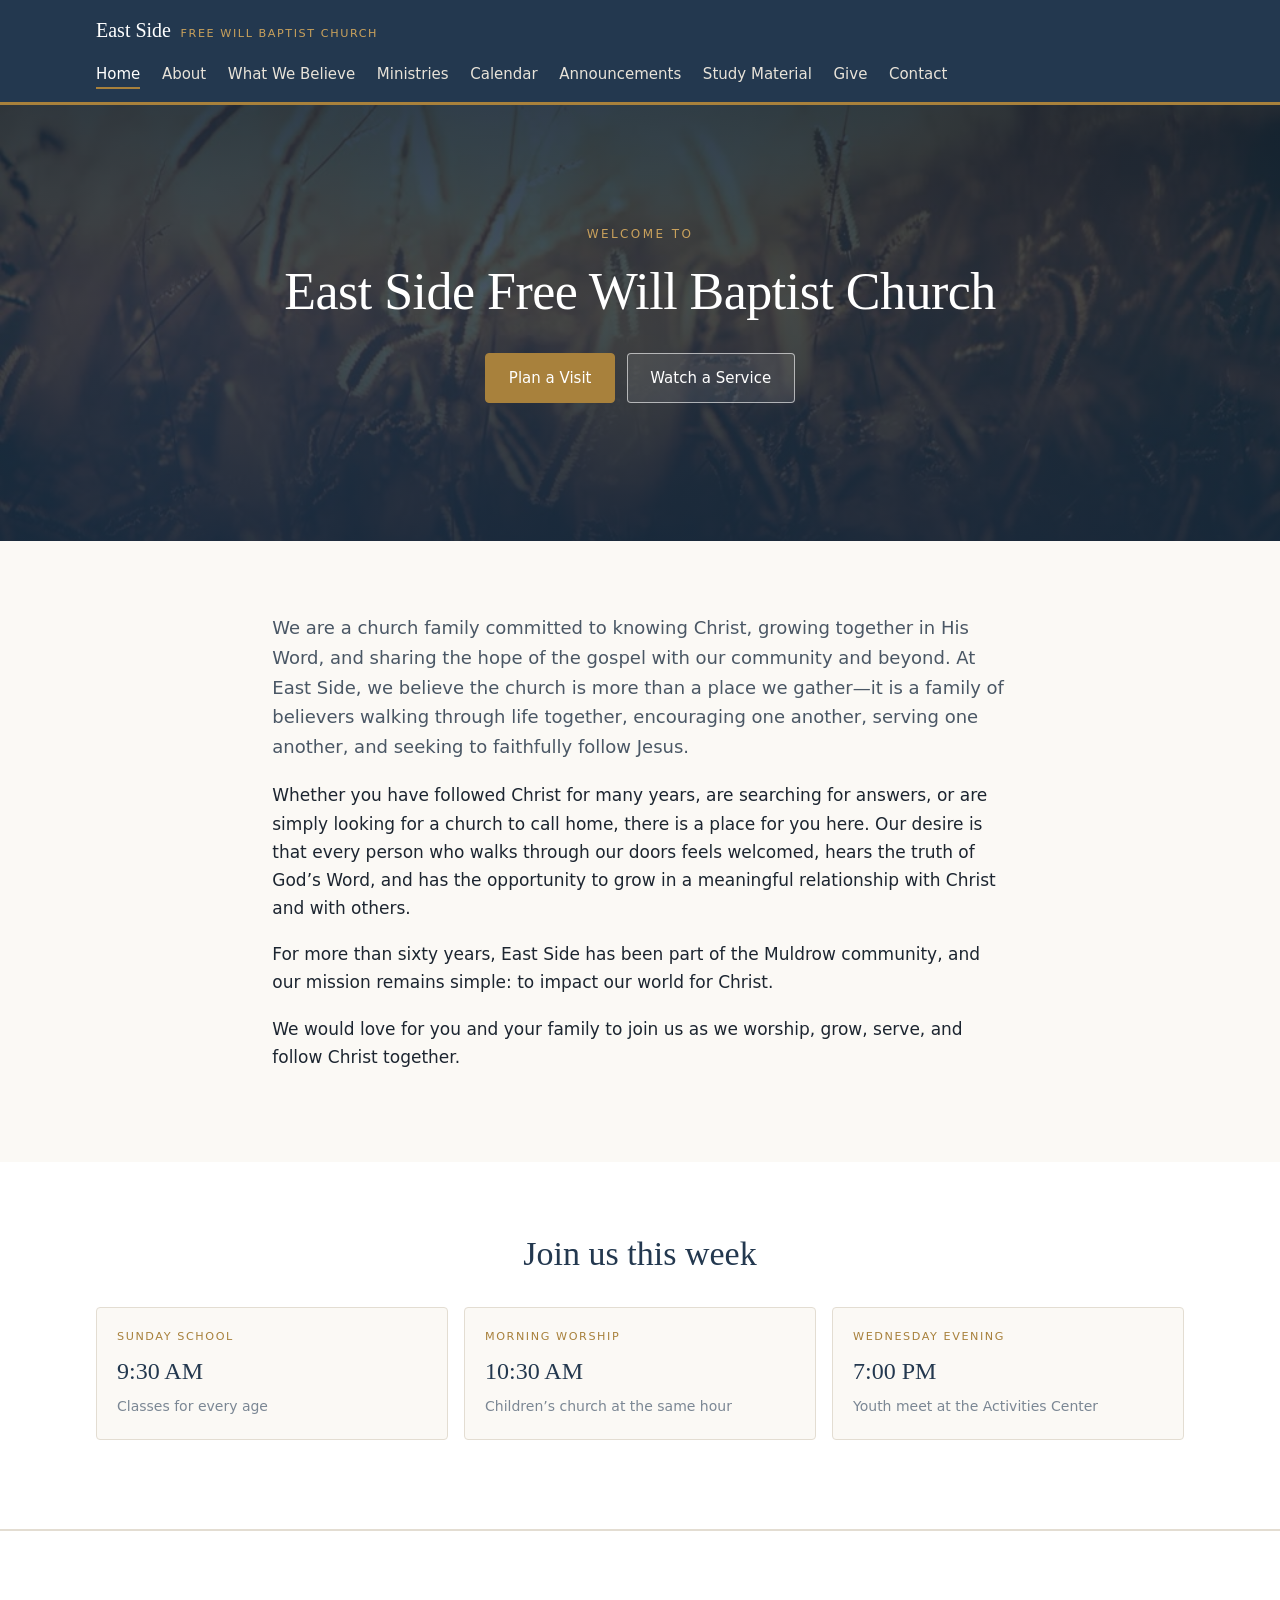
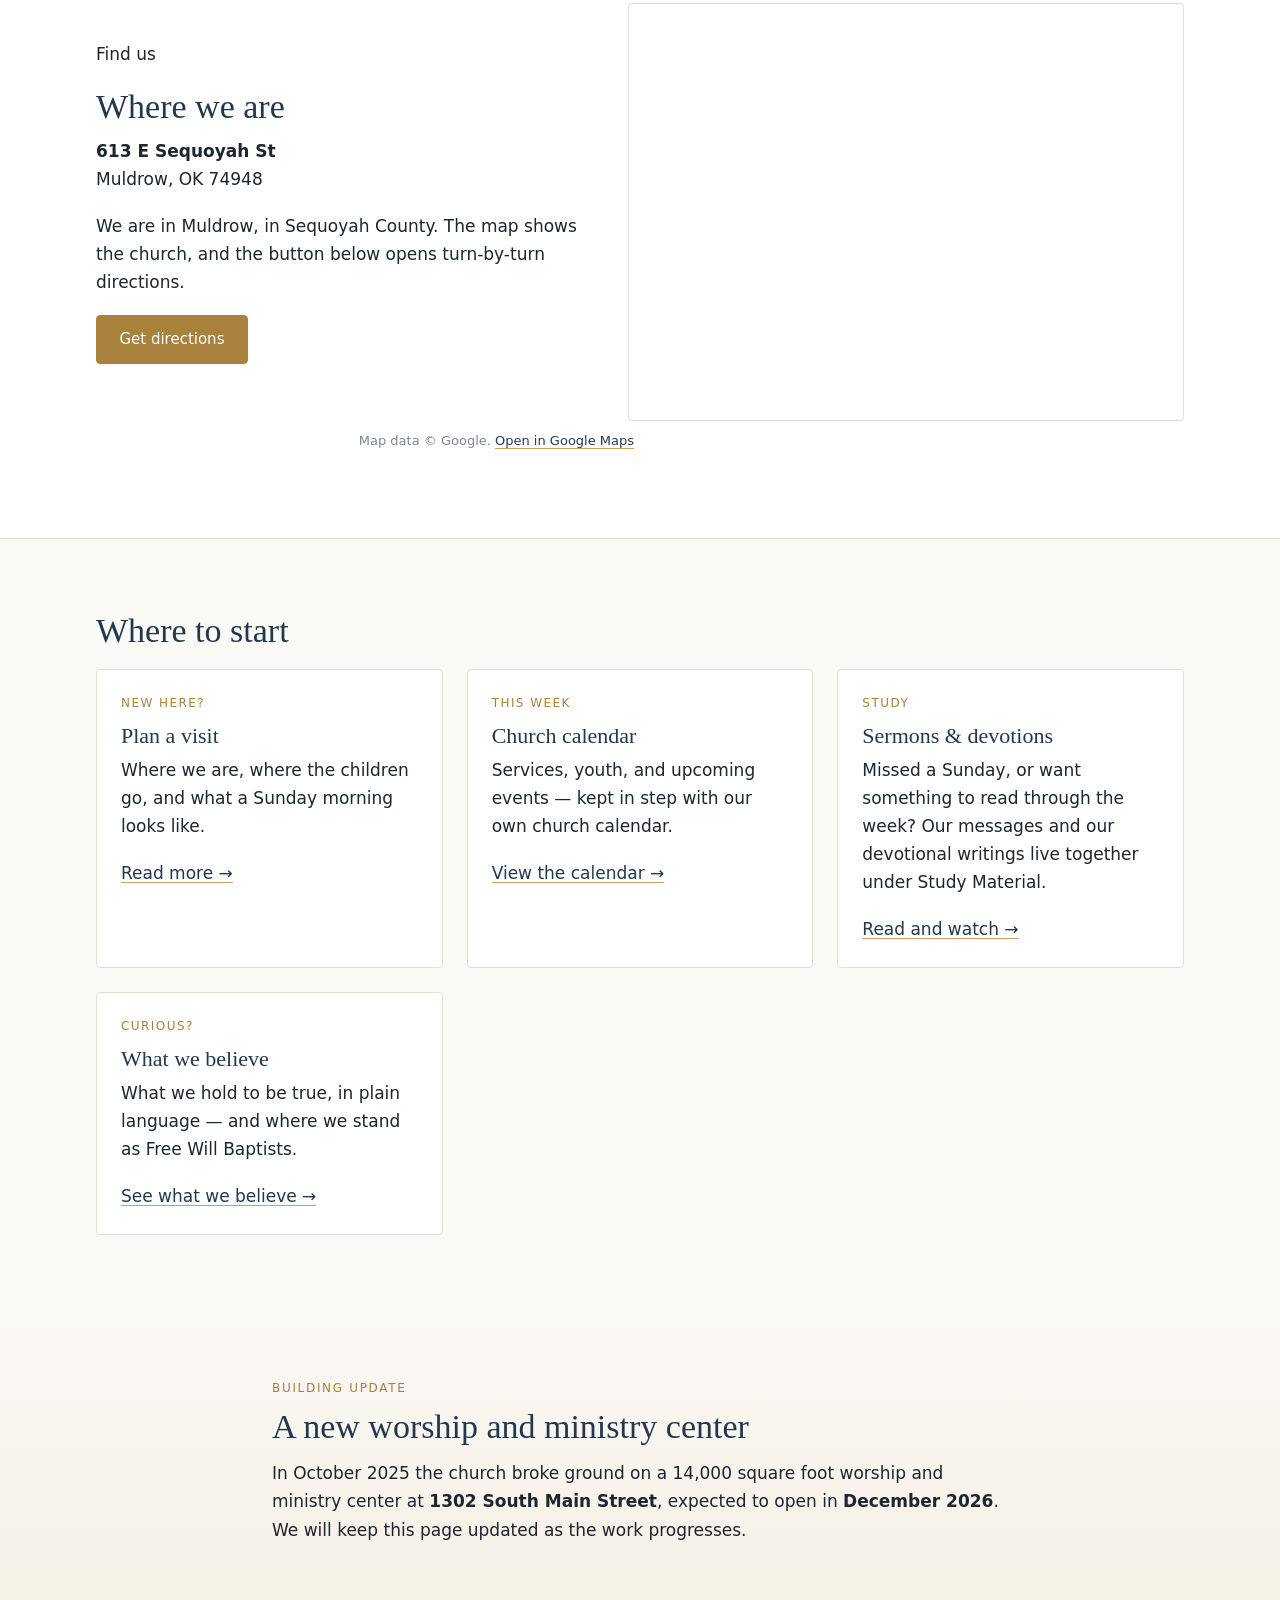
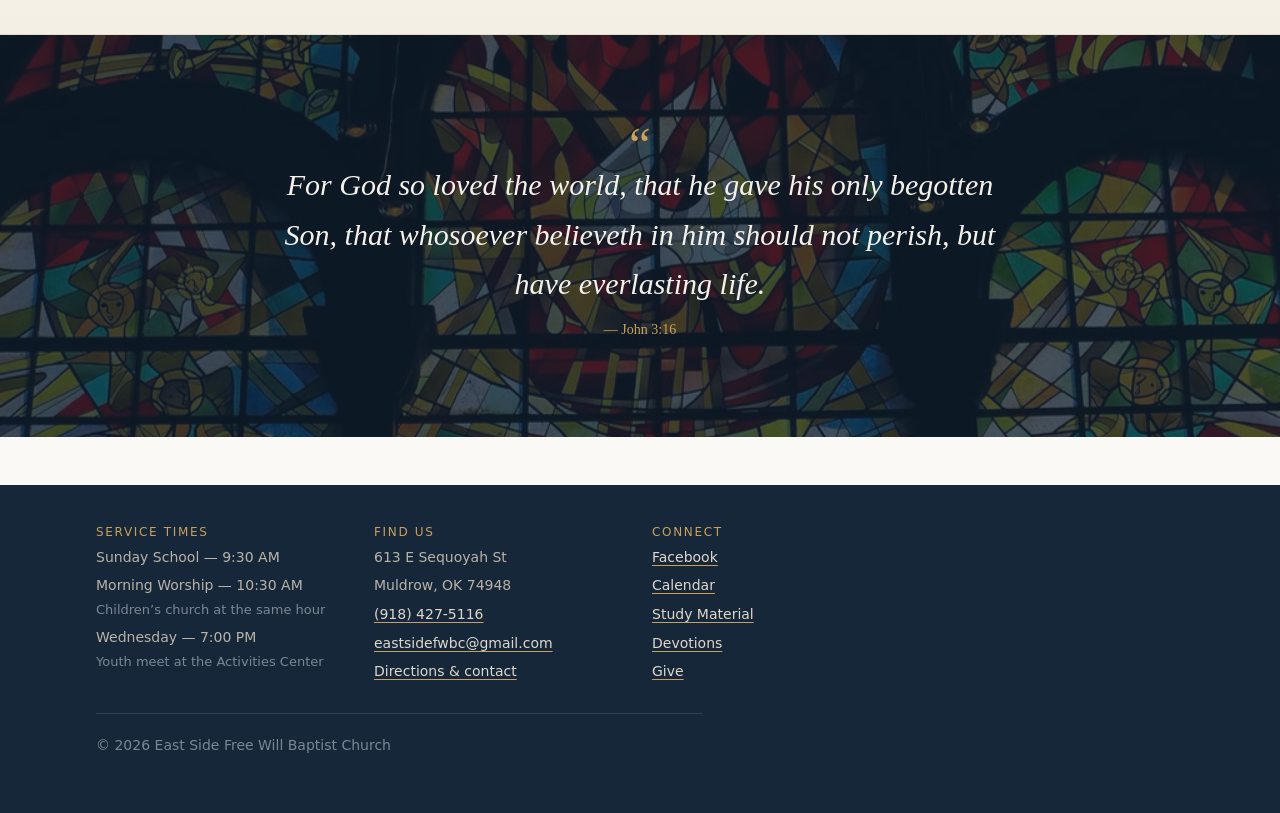
==== commit 34723713: "Add Study Material section: sermons and devotions subpages, first devotion Sermons page moves under " ====
--- a/index.html
+++ b/index.html
@@ -66,7 +66,7 @@
         <li><a href="ministries.html">Ministries</a></li>
         <li><a href="calendar.html">Calendar</a></li>
         <li><a href="announcements.html">Announcements</a></li>
-        <li><a href="sermons.html">Sermons</a></li>
+        <li><a href="study-material.html">Study Material</a></li>
         <li><a href="give.html">Give</a></li>
         <li><a href="contact.html">Contact</a></li>
       </ul>
@@ -166,10 +166,11 @@
           <p><a href="calendar.html">View the calendar &rarr;</a></p>
         </article>
         <article class="card">
-          <p class="meta">Listen</p>
-          <h3>Sermons &amp; livestream</h3>
-          <p>Missed a Sunday, or want to hear a message again? Services are streamed on our Facebook page.</p>
-          <p><a href="sermons.html">Watch a service &rarr;</a></p>
+          <p class="meta">Study</p>
+          <h3>Sermons &amp; devotions</h3>
+          <p>Missed a Sunday, or want something to read through the week? Our messages and our
+          devotional writings live together under Study Material.</p>
+          <p><a href="study-material.html">Read and watch &rarr;</a></p>
         </article>
         <article class="card">
           <p class="meta">Curious?</p>
@@ -228,7 +229,8 @@
       <ul>
         <li><a href="https://www.facebook.com/esfwbc">Facebook</a></li>
         <li><a href="calendar.html">Calendar</a></li>
-        <li><a href="sermons.html">Sermons</a></li>
+        <li><a href="study-material.html">Study Material</a></li>
+        <li><a href="devotions.html">Devotions</a></li>
         <li><a href="give.html">Give</a></li>
       </ul>
     </div>
--- a/css/styles.css
+++ b/css/styles.css
@@ -647,3 +647,71 @@
 .give-goal__pct {
   margin-top: 0.5rem; font-size: 0.875rem; color: var(--ink-soft);
 }
+
+/* ==========================================================================
+   Study Material - the section, and the devotions under it
+   ========================================================================== */
+
+/* The way back up. Shown on sermons.html, devotions.html and every devotion. */
+.subnav { margin-bottom: 1.5rem; }
+.subnav p {
+  margin: 0; font-size: 0.8125rem; letter-spacing: 0.04em; color: var(--ink-faint);
+}
+.subnav a { color: var(--ink-soft); text-decoration-color: var(--gold-light); }
+.subnav a:hover { color: var(--gold); }
+
+/* The two cards on study-material.html. */
+.card--study h2 { font-size: clamp(1.35rem, 1.15rem + 1vw, 1.9rem); margin-bottom: 0.6rem; }
+.card--study .btn { margin-top: 0.5rem; }
+
+/* --- the devotions index ------------------------------------------------ */
+
+.devotion-list {
+  list-style: none; margin: 1.5rem 0 2rem; padding: 0;
+  display: grid; gap: 1.25rem;
+}
+.devotion-item {
+  background: var(--paper); border: 1px solid var(--rule);
+  border-left: 3px solid var(--gold-light); border-radius: var(--radius);
+  padding: 1.5rem 1.75rem;
+}
+.devotion-item h3 { margin-bottom: 0.4rem; }
+.devotion-item p:last-child { margin-bottom: 0; }
+.devotion-meta {
+  font-family: var(--sans); font-size: 0.75rem; letter-spacing: 0.12em;
+  text-transform: uppercase; color: var(--gold); margin-bottom: 0.5rem;
+}
+.devotion-scripture {
+  font-family: var(--serif); font-size: 0.9375rem; color: var(--ink-faint);
+  margin-bottom: 0.75rem;
+}
+
+/* --- a devotion on its own page ----------------------------------------- */
+
+.devotion__head { margin-bottom: 1.75rem; }
+.devotion__head .meta {
+  font-size: 0.75rem; letter-spacing: 0.12em; text-transform: uppercase;
+  color: var(--gold); margin-bottom: 0.6rem;
+}
+.devotion__scripture {
+  font-family: var(--serif); font-size: 1.0625rem; color: var(--ink-soft); margin: 0;
+}
+.devotion__figure { margin: 0 0 2rem; }
+.devotion__figure img { width: 100%; border-radius: var(--radius); }
+.devotion__body > p:first-child { margin-top: 0; }
+
+.ref-list {
+  list-style: none; margin: 1.25rem 0 2rem; padding: 0;
+  display: flex; flex-wrap: wrap; gap: 0.35rem 1.5rem;
+}
+.ref-list li { font-size: 0.875rem; color: var(--ink-soft); }
+.ref-list li::before { content: "\2014\00a0"; color: var(--gold-light); }
+
+/* Video embeds (a devotion recorded later, or a sermon). Nothing loads from
+   YouTube until the frame itself is here, and nothing loads at all unless a
+   video has actually been added. */
+.video-embed { margin: 0 0 2rem; }
+.video-embed iframe {
+  width: 100%; aspect-ratio: 16 / 9; height: auto;
+  border: 0; border-radius: var(--radius); background: #000;
+}
